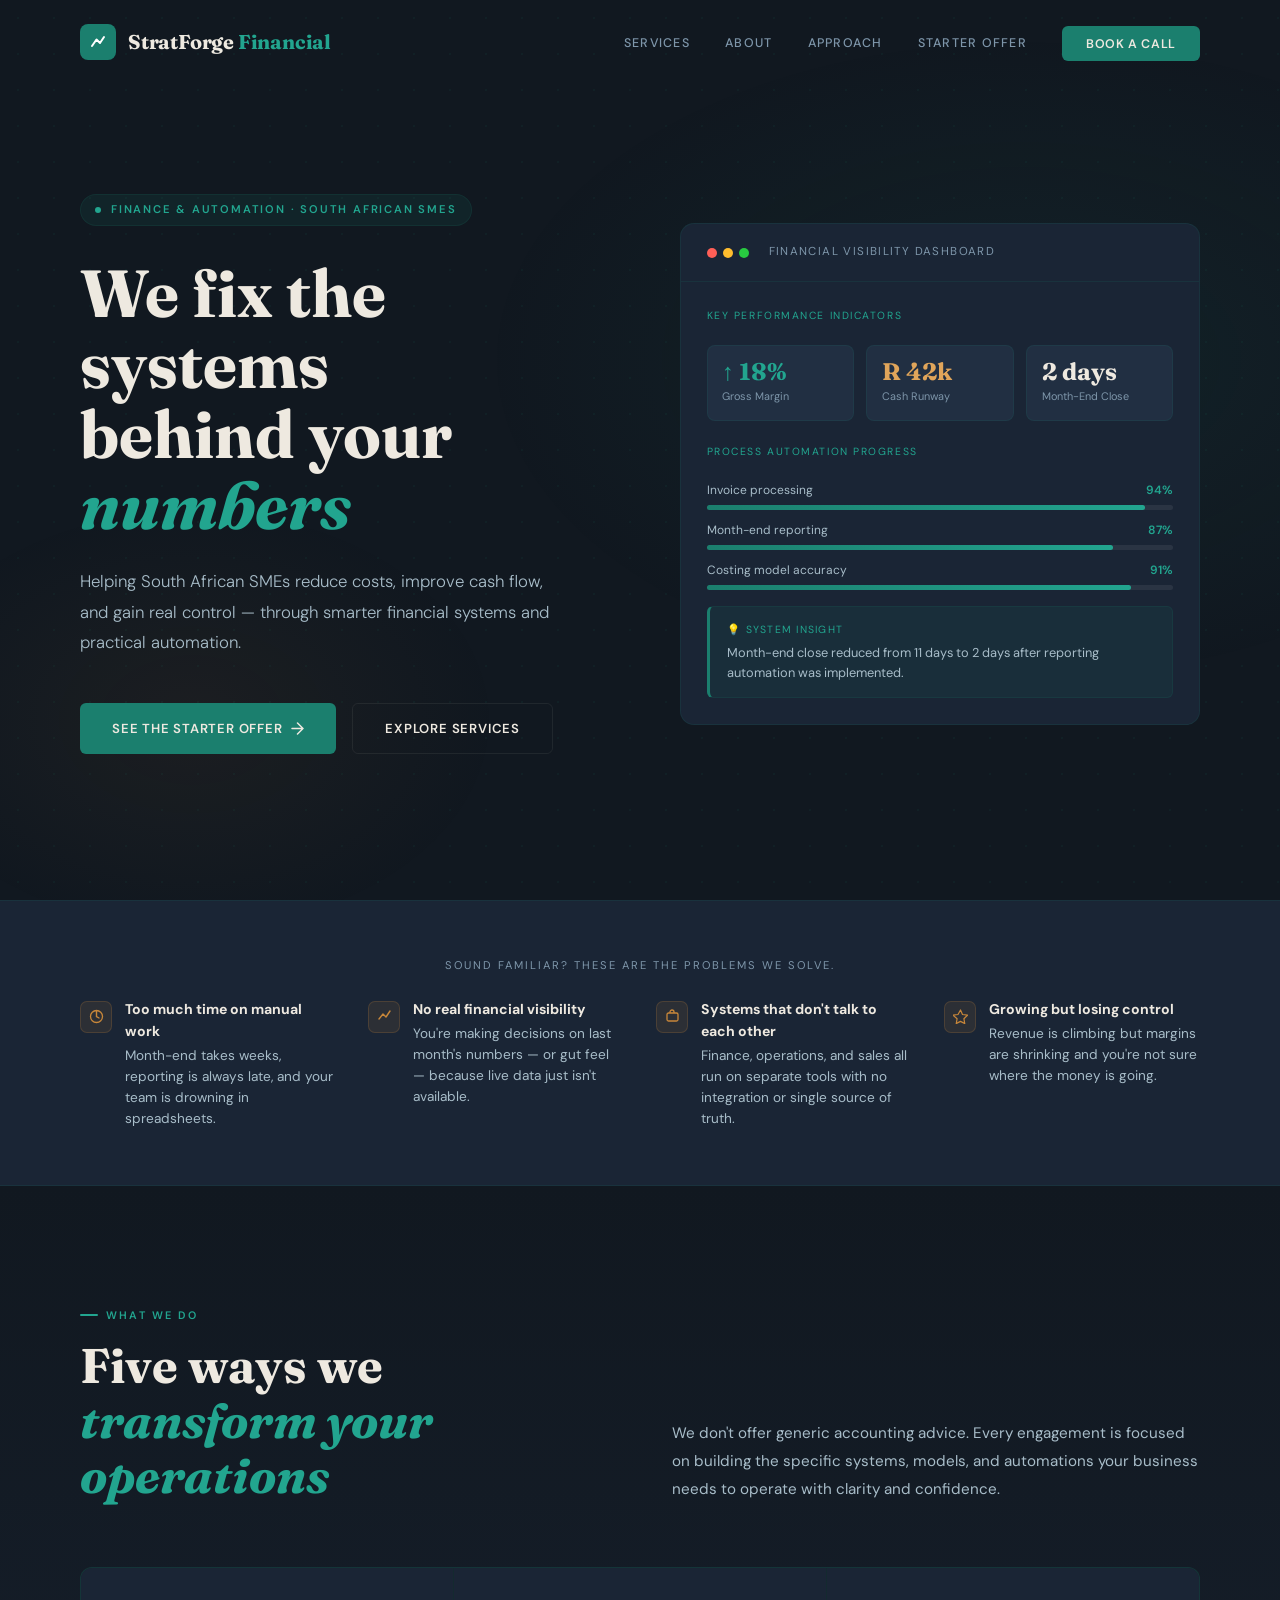
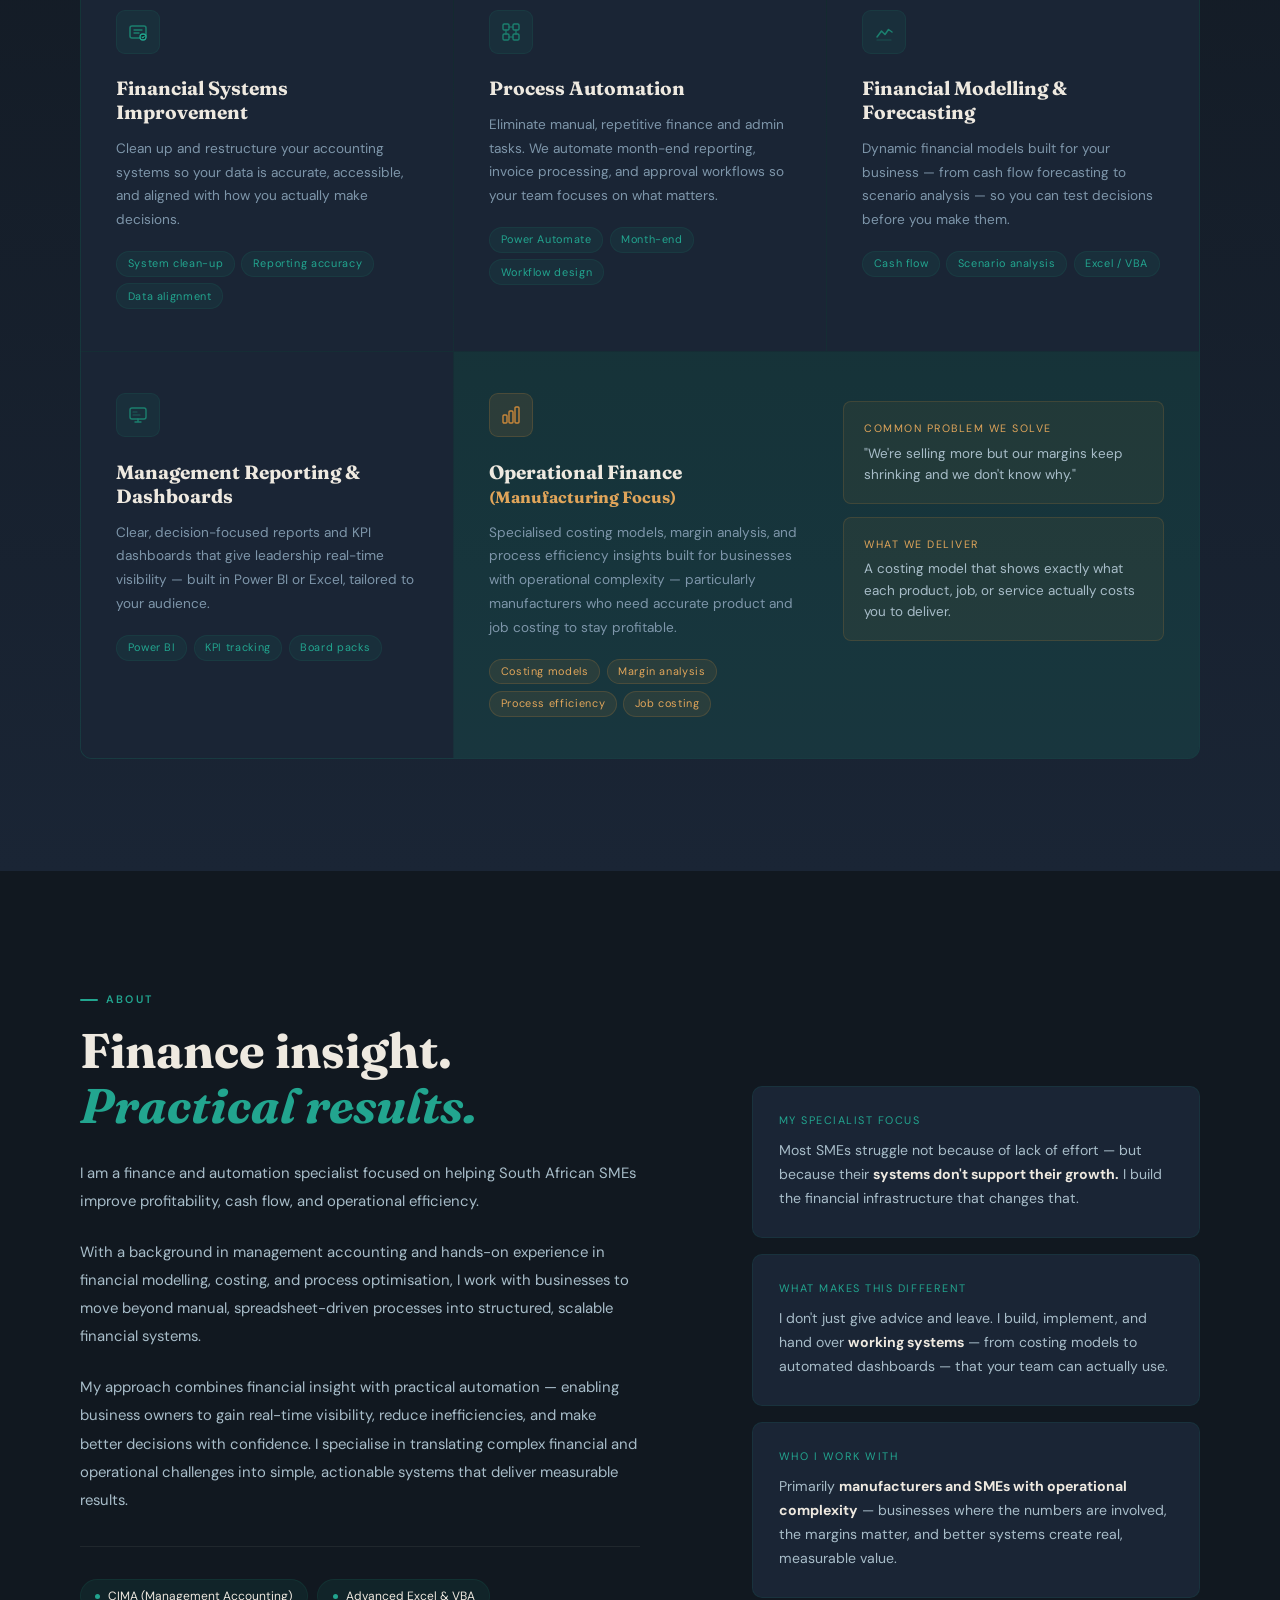
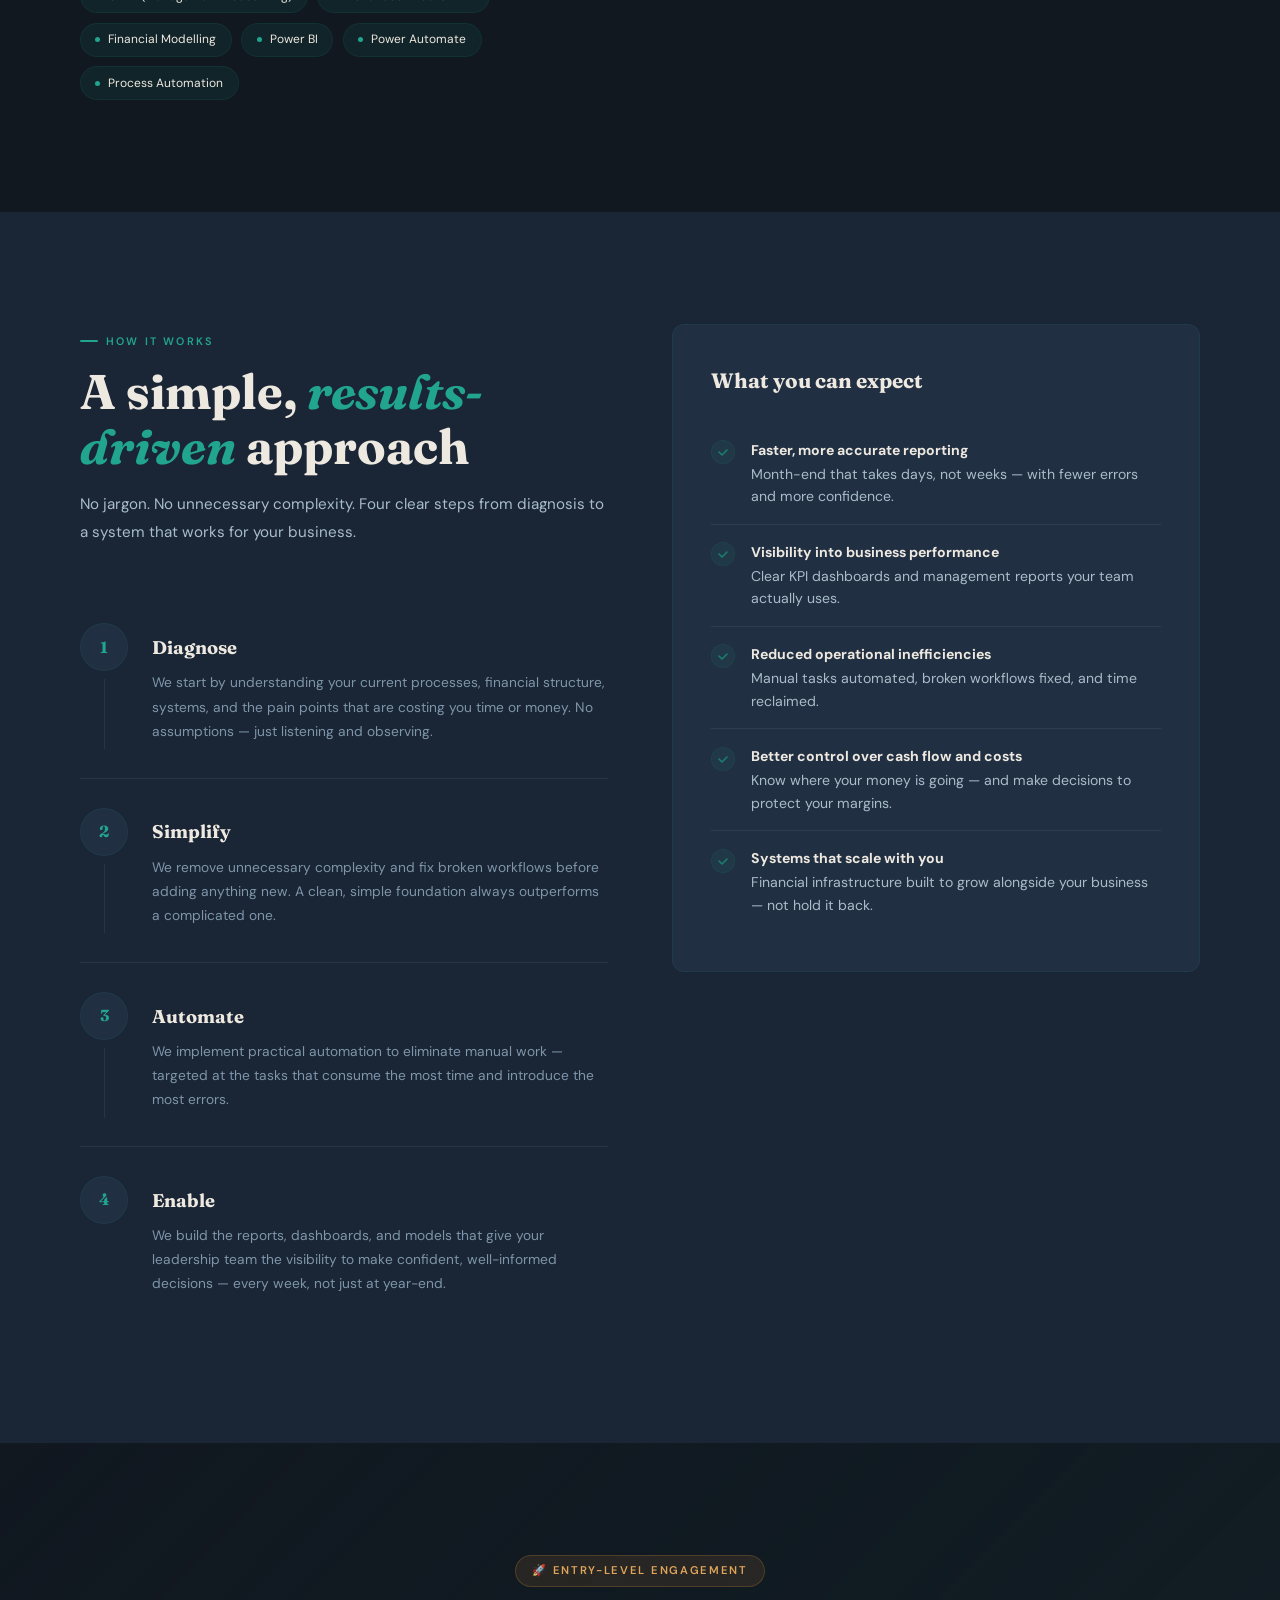
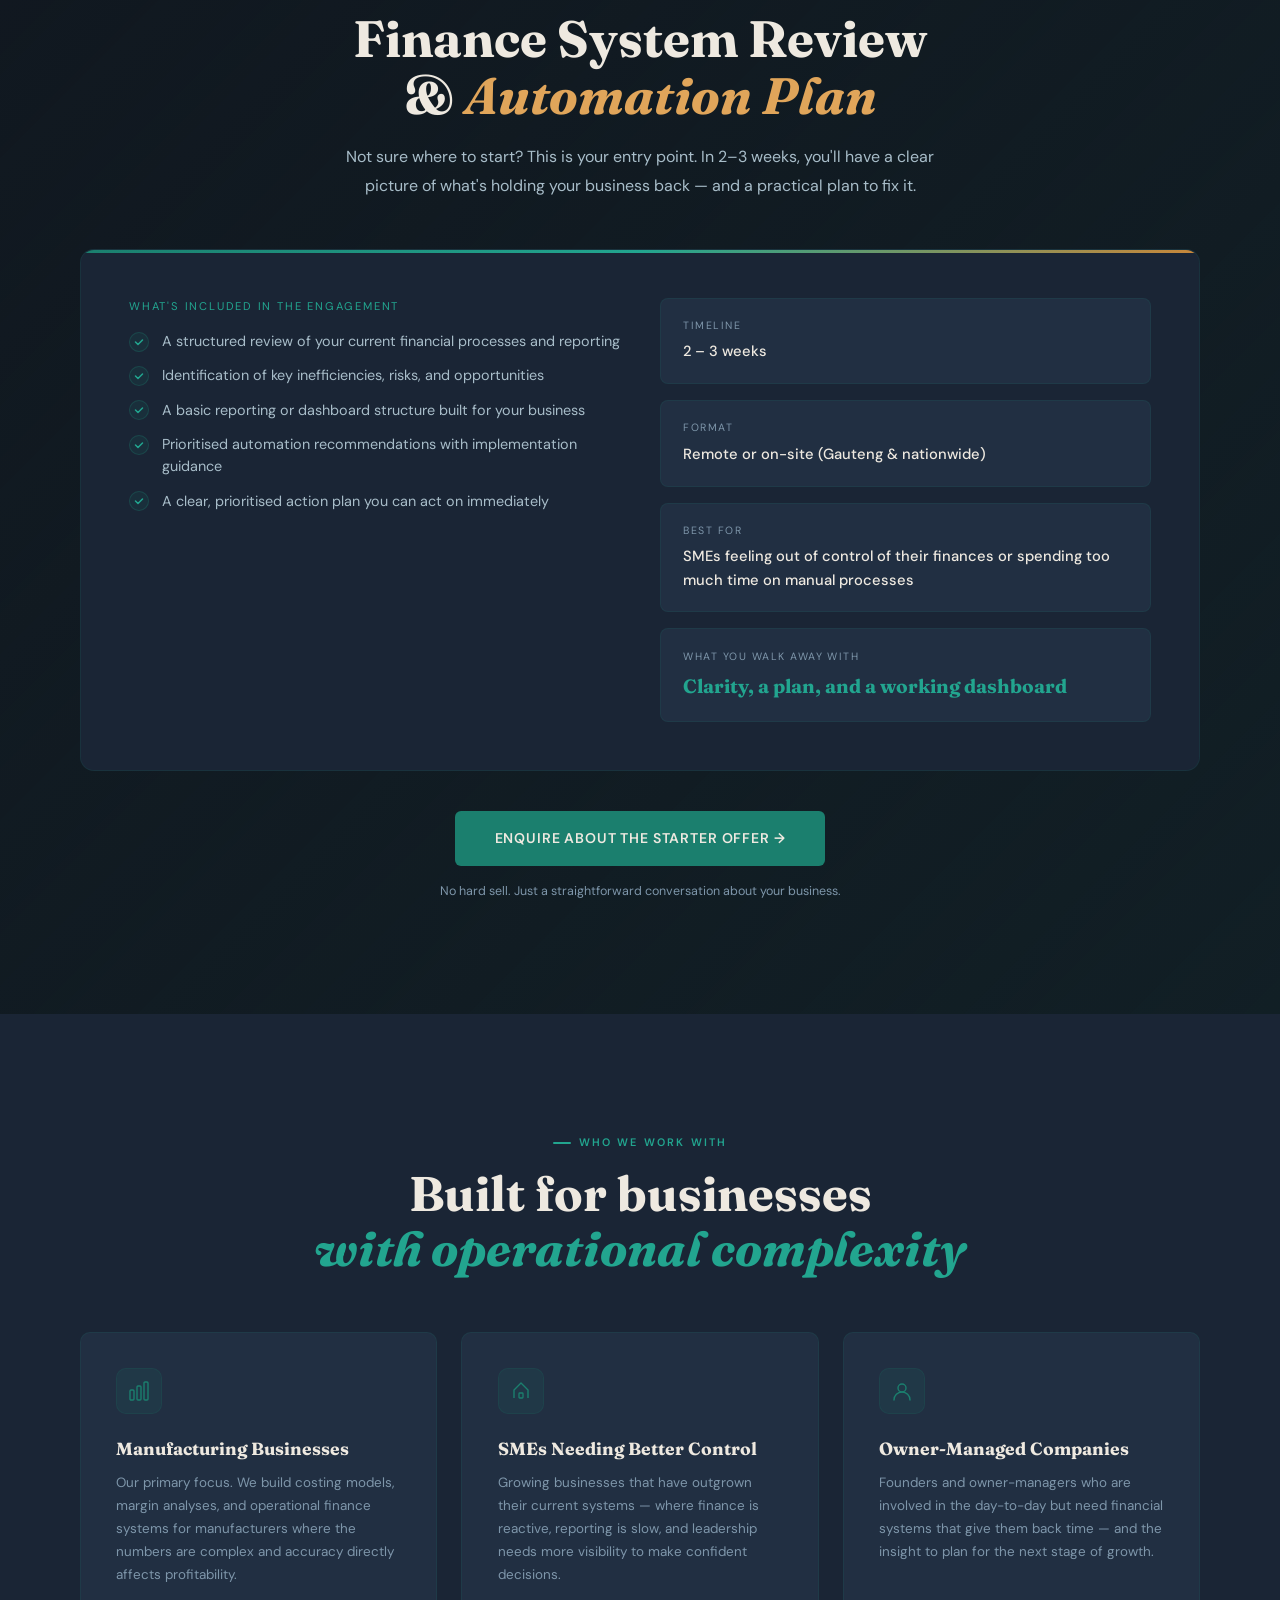
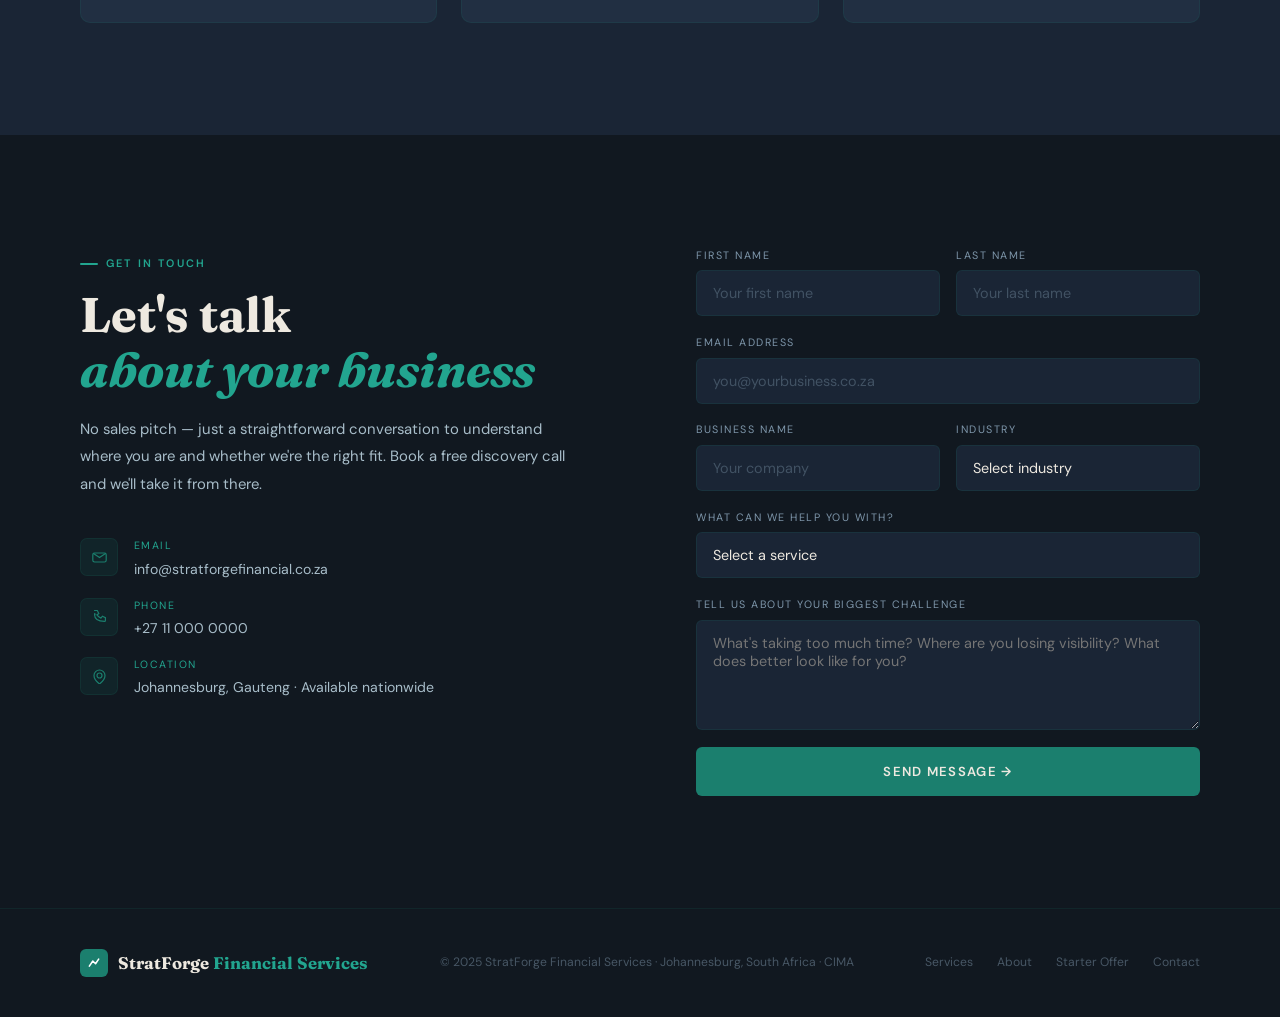
==== index (2).html @ b3d46b0b "Add files via upload StratForge Website" ====
<!DOCTYPE html>
<html lang="en">
<head>
  <meta charset="UTF-8"/>
  <meta name="viewport" content="width=device-width, initial-scale=1.0"/>
  <title>StratForge Financial Services | Finance & Automation for South African SMEs</title>
  <link href="https://fonts.googleapis.com/css2?family=Fraunces:ital,wght@0,300;0,500;0,700;1,300;1,500;1,700&family=DM+Sans:wght@300;400;500;600&display=swap" rel="stylesheet"/>
  <style>
    :root {
      --ink:       #111820;
      --ink2:      #1A2535;
      --ink3:      #212F42;
      --slate:     #2E4057;
      --teal:      #1B7F6E;
      --teal-lt:   #22A58F;
      --teal-dim:  rgba(27,127,110,.12);
      --teal-glow: rgba(27,127,110,.25);
      --amber:     #C8873A;
      --amber-lt:  #E0A55A;
      --ivory:     #EEE9E0;
      --mist:      #7E96AA;
      --mist-lt:   #A8BDC9;
      --line:      rgba(27,127,110,.14);
      --line2:     rgba(238,233,224,.07);
    }

    *, *::before, *::after { box-sizing: border-box; margin: 0; padding: 0; }
    html { scroll-behavior: smooth; }

    body {
      font-family: 'DM Sans', sans-serif;
      background: var(--ink);
      color: var(--ivory);
      overflow-x: hidden;
      line-height: 1.6;
    }

    /* Subtle dot grid */
    body::before {
      content: '';
      position: fixed; inset: 0; z-index: 0; pointer-events: none;
      background-image: radial-gradient(circle, rgba(27,127,110,.08) 1px, transparent 1px);
      background-size: 36px 36px;
    }

    /* ══ NAV ══ */
    nav {
      position: fixed; top: 0; left: 0; right: 0; z-index: 200;
      display: flex; align-items: center; justify-content: space-between;
      padding: 1.5rem 5rem;
      transition: padding .4s, background .4s, border-color .4s;
    }
    nav.scrolled {
      padding: 1rem 5rem;
      background: rgba(17,24,32,.94);
      backdrop-filter: blur(18px);
      border-bottom: 1px solid var(--line);
    }

    .logo {
      display: flex; align-items: center; gap: .75rem;
      text-decoration: none;
    }
    .logo-mark {
      width: 36px; height: 36px; border-radius: 8px;
      background: var(--teal);
      display: flex; align-items: center; justify-content: center;
      flex-shrink: 0;
    }
    .logo-text {
      font-family: 'Fraunces', serif;
      font-size: 1.25rem; font-weight: 700;
      color: var(--ivory); letter-spacing: -.01em;
    }
    .logo-text span { color: var(--teal-lt); }

    .nav-links { display: flex; align-items: center; gap: 2.2rem; list-style: none; }
    .nav-links a {
      font-size: .78rem; font-weight: 500; letter-spacing: .1em;
      text-transform: uppercase; color: var(--mist);
      text-decoration: none; transition: color .25s;
    }
    .nav-links a:hover { color: var(--ivory); }

    .nav-btn {
      padding: .6rem 1.5rem;
      background: var(--teal); color: var(--ivory) !important;
      border-radius: 6px; font-weight: 600 !important;
      transition: background .25s, box-shadow .25s !important;
      letter-spacing: .05em !important;
    }
    .nav-btn:hover { background: var(--teal-lt) !important; box-shadow: 0 4px 20px var(--teal-glow) !important; }

    /* ══ HERO ══ */
    .hero {
      position: relative; z-index: 1;
      min-height: 100vh;
      display: grid; grid-template-columns: 1fr 1fr;
      align-items: center;
      padding: 8rem 5rem 5rem;
      gap: 5rem;
      overflow: hidden;
    }

    /* Warm gradient wash */
    .hero::before {
      content: '';
      position: absolute; inset: 0; pointer-events: none;
      background:
        radial-gradient(ellipse 70% 60% at 80% 40%, rgba(27,127,110,.1) 0%, transparent 60%),
        radial-gradient(ellipse 40% 40% at 15% 80%, rgba(200,135,58,.06) 0%, transparent 60%);
    }

    .hero-left { position: relative; z-index: 2; }

    .hero-kicker {
      display: inline-flex; align-items: center; gap: .6rem;
      padding: .38rem .9rem;
      border: 1px solid var(--line);
      border-radius: 100px;
      background: var(--teal-dim);
      font-size: .7rem; font-weight: 600; letter-spacing: .16em;
      text-transform: uppercase; color: var(--teal-lt);
      margin-bottom: 2rem;
      opacity: 0; animation: riseIn .6s .1s forwards;
    }
    .kicker-dot {
      width: 6px; height: 6px; border-radius: 50%; background: var(--teal-lt);
      animation: pulse-dot 2.4s ease-in-out infinite;
    }
    @keyframes pulse-dot { 0%,100%{opacity:1;transform:scale(1)} 50%{opacity:.4;transform:scale(.7)} }

    .hero-title {
      font-family: 'Fraunces', serif;
      font-size: clamp(2.8rem, 5.2vw, 5rem);
      font-weight: 700; line-height: 1.06;
      color: var(--ivory); margin-bottom: 1.6rem;
      opacity: 0; animation: riseIn .8s .25s forwards;
    }
    .hero-title em { font-style: italic; color: var(--teal-lt); }
    .hero-title .u {
      position: relative; display: inline-block;
    }
    .hero-title .u::after {
      content: '';
      position: absolute; left: 0; bottom: -4px; right: 0; height: 2px;
      background: var(--amber); border-radius: 2px;
    }

    .hero-sub {
      font-size: 1.05rem; font-weight: 300; line-height: 1.82;
      color: var(--mist-lt); max-width: 480px; margin-bottom: 2.8rem;
      opacity: 0; animation: riseIn .8s .4s forwards;
    }

    .hero-ctas {
      display: flex; gap: 1rem; flex-wrap: wrap;
      opacity: 0; animation: riseIn .8s .55s forwards;
    }
    .btn {
      display: inline-flex; align-items: center; gap: .55rem;
      padding: .88rem 2rem; border-radius: 6px;
      font-size: .82rem; font-weight: 600; letter-spacing: .06em;
      text-transform: uppercase; text-decoration: none;
      transition: all .25s;
    }
    .btn-solid { background: var(--teal); color: var(--ivory); }
    .btn-solid:hover { background: var(--teal-lt); transform: translateY(-2px); box-shadow: 0 8px 28px var(--teal-glow); }
    .btn-line { border: 1px solid var(--line2); color: var(--ivory); }
    .btn-line:hover { border-color: rgba(238,233,224,.3); background: rgba(238,233,224,.04); }

    /* Hero right — visual panel */
    .hero-right {
      position: relative; z-index: 2;
      opacity: 0; animation: riseIn 1s .5s forwards;
    }

    .hero-panel {
      background: var(--ink2);
      border: 1px solid var(--line);
      border-radius: 14px;
      overflow: hidden;
    }
    .panel-header {
      padding: 1.2rem 1.6rem;
      border-bottom: 1px solid var(--line);
      display: flex; align-items: center; gap: .8rem;
    }
    .panel-dots { display: flex; gap: .4rem; }
    .panel-dots span {
      width: 10px; height: 10px; border-radius: 50%;
    }
    .panel-dots span:nth-child(1) { background: #FF5F57; }
    .panel-dots span:nth-child(2) { background: #FFBD2E; }
    .panel-dots span:nth-child(3) { background: #28CA41; }
    .panel-title {
      font-size: .72rem; letter-spacing: .12em; text-transform: uppercase;
      color: var(--mist); margin-left: .4rem;
    }

    .panel-body { padding: 1.6rem; display: flex; flex-direction: column; gap: 1rem; }

    .panel-section-label {
      font-size: .65rem; letter-spacing: .15em; text-transform: uppercase;
      color: var(--teal-lt); margin-bottom: .3rem;
    }

    .kpi-row { display: grid; grid-template-columns: 1fr 1fr 1fr; gap: .8rem; }
    .kpi-box {
      padding: .9rem; background: var(--ink3); border-radius: 8px;
      border: 1px solid var(--line);
    }
    .kpi-val {
      font-family: 'Fraunces', serif;
      font-size: 1.5rem; font-weight: 700; color: var(--ivory); line-height: 1;
    }
    .kpi-val.green { color: var(--teal-lt); }
    .kpi-val.amber { color: var(--amber-lt); }
    .kpi-lbl { font-size: .68rem; color: var(--mist); margin-top: .25rem; }

    .progress-list { display: flex; flex-direction: column; gap: .7rem; }
    .prog-item { }
    .prog-meta { display: flex; justify-content: space-between; margin-bottom: .3rem; }
    .prog-name { font-size: .75rem; color: var(--mist-lt); }
    .prog-pct { font-size: .75rem; color: var(--teal-lt); font-weight: 600; }
    .prog-bar { height: 5px; background: rgba(255,255,255,.07); border-radius: 3px; }
    .prog-fill { height: 100%; border-radius: 3px; background: linear-gradient(90deg, var(--teal), var(--teal-lt)); }

    .insight-box {
      padding: .9rem 1.1rem;
      background: rgba(27,127,110,.1);
      border: 1px solid var(--line);
      border-left: 3px solid var(--teal);
      border-radius: 6px;
    }
    .insight-label { font-size: .65rem; letter-spacing: .12em; text-transform: uppercase; color: var(--teal-lt); margin-bottom: .3rem; }
    .insight-text { font-size: .8rem; color: var(--mist-lt); line-height: 1.55; }

    /* ══ PROBLEM STRIP ══ */
    .problem-strip {
      position: relative; z-index: 1;
      padding: 3.5rem 5rem;
      background: var(--ink2);
      border-top: 1px solid var(--line); border-bottom: 1px solid var(--line);
    }
    .problem-label {
      font-size: .7rem; letter-spacing: .18em; text-transform: uppercase;
      color: var(--mist); margin-bottom: 1.5rem; text-align: center;
    }
    .problem-items {
      display: grid; grid-template-columns: repeat(4, 1fr);
      gap: 2rem;
    }
    .problem-item { display: flex; align-items: flex-start; gap: .8rem; }
    .problem-icon {
      width: 32px; height: 32px; border-radius: 7px;
      background: rgba(200,135,58,.1); border: 1px solid rgba(200,135,58,.2);
      display: flex; align-items: center; justify-content: center; flex-shrink: 0;
      margin-top: .1rem;
    }
    .problem-text { font-size: .85rem; color: var(--mist-lt); line-height: 1.55; }
    .problem-text strong { color: var(--ivory); display: block; margin-bottom: .15rem; font-size: .88rem; }

    /* ══ SHARED ══ */
    section { position: relative; z-index: 1; padding: 7rem 5rem; }

    .eyebrow {
      display: inline-flex; align-items: center; gap: .5rem;
      font-size: .68rem; font-weight: 600; letter-spacing: .2em;
      text-transform: uppercase; color: var(--teal-lt); margin-bottom: .9rem;
    }
    .eyebrow::before { content:''; width:18px; height:2px; background:var(--teal-lt); border-radius:2px; display:block; }

    .sec-title {
      font-family: 'Fraunces', serif;
      font-size: clamp(2rem, 3.8vw, 3.2rem);
      font-weight: 700; line-height: 1.13; color: var(--ivory);
    }
    .sec-title em { font-style: italic; color: var(--teal-lt); }

    /* ══ SERVICES ══ */
    #services {
      background: linear-gradient(180deg, var(--ink) 0%, var(--ink2) 100%);
    }
    .services-header {
      display: grid; grid-template-columns: 1fr 1fr;
      gap: 4rem; align-items: end; margin-bottom: 4rem;
    }
    .services-intro { font-size: .95rem; line-height: 1.85; color: var(--mist-lt); padding-top: .5rem; }

    .services-grid {
      display: grid; grid-template-columns: repeat(3, 1fr);
      gap: 1px;
      background: var(--line);
      border: 1px solid var(--line);
      border-radius: 12px; overflow: hidden;
    }

    .svc {
      padding: 2.6rem 2.2rem;
      background: var(--ink2);
      transition: background .3s;
      position: relative;
    }
    .svc::after {
      content: '';
      position: absolute; top: 0; left: 0; right: 0; height: 2px;
      background: linear-gradient(90deg, transparent, var(--teal-lt), transparent);
      opacity: 0; transition: opacity .3s;
    }
    .svc:hover { background: var(--ink3); }
    .svc:hover::after { opacity: 1; }

    .svc-icon {
      width: 44px; height: 44px; border-radius: 9px;
      background: var(--teal-dim);
      border: 1px solid var(--line);
      display: flex; align-items: center; justify-content: center;
      margin-bottom: 1.4rem;
    }
    .svc-title {
      font-family: 'Fraunces', serif;
      font-size: 1.2rem; font-weight: 700; color: var(--ivory);
      margin-bottom: .8rem; line-height: 1.25;
    }
    .svc-desc { font-size: .85rem; line-height: 1.75; color: var(--mist); margin-bottom: 1.2rem; }
    .svc-tags { display: flex; flex-wrap: wrap; gap: .4rem; }
    .svc-tag {
      padding: .2rem .65rem;
      background: var(--teal-dim); border: 1px solid var(--line);
      border-radius: 100px; font-size: .68rem; color: var(--teal-lt);
      letter-spacing: .06em;
    }

    /* Manufacturing highlight */
    .svc.highlight {
      background: rgba(27,127,110,.07);
    }
    .svc.highlight .svc-icon { background: rgba(200,135,58,.12); border-color: rgba(200,135,58,.2); }
    .svc.highlight .svc-tag { background: rgba(200,135,58,.1); border-color: rgba(200,135,58,.2); color: var(--amber-lt); }

    /* ══ ABOUT ══ */
    #about {
      display: grid; grid-template-columns: 5fr 4fr;
      gap: 7rem; align-items: center;
    }

    .about-headline {
      font-family: 'Fraunces', serif;
      font-size: clamp(2rem, 3.8vw, 3.2rem);
      font-weight: 700; line-height: 1.13; color: var(--ivory);
      margin-bottom: 1.6rem;
    }
    .about-headline em { font-style: italic; color: var(--teal-lt); }

    .about-body {
      font-size: .93rem; line-height: 1.9; color: var(--mist-lt);
      margin-bottom: 1.4rem;
    }

    .cred-strip {
      display: flex; flex-wrap: wrap; gap: .6rem;
      margin-top: 2rem; padding-top: 2rem;
      border-top: 1px solid var(--line2);
    }
    .cred-pill {
      display: flex; align-items: center; gap: .5rem;
      padding: .4rem .9rem;
      background: var(--teal-dim); border: 1px solid var(--line);
      border-radius: 100px;
      font-size: .75rem; color: var(--ivory);
    }
    .cred-pill::before { content:''; width:5px; height:5px; border-radius:50%; background:var(--teal-lt); flex-shrink:0; }

    .about-visual {
      display: flex; flex-direction: column; gap: 1rem;
    }
    .about-card {
      padding: 1.6rem;
      background: var(--ink2); border: 1px solid var(--line);
      border-radius: 10px;
      transition: border-color .3s;
    }
    .about-card:hover { border-color: rgba(27,127,110,.35); }
    .about-card-label { font-size: .68rem; letter-spacing: .14em; text-transform: uppercase; color: var(--teal-lt); margin-bottom: .6rem; }
    .about-card-body { font-size: .88rem; line-height: 1.7; color: var(--mist-lt); }
    .about-card-body strong { color: var(--ivory); }

    /* ══ APPROACH ══ */
    #approach { background: var(--ink2); }
    .approach-grid {
      display: grid; grid-template-columns: 1fr 1fr;
      gap: 4rem; align-items: start; margin-top: 0;
    }
    .approach-header { margin-bottom: 3rem; }
    .approach-intro { font-size: .95rem; line-height: 1.85; color: var(--mist-lt); margin-top: 1rem; }

    .steps { display: flex; flex-direction: column; gap: 0; }
    .step {
      display: grid; grid-template-columns: 48px 1fr;
      gap: 1.5rem; padding: 1.8rem 0;
      border-bottom: 1px solid var(--line2);
      position: relative;
    }
    .step:last-child { border-bottom: none; }
    .step-num-wrap { display: flex; flex-direction: column; align-items: center; gap: 0; }
    .step-num {
      width: 48px; height: 48px; border-radius: 50%;
      border: 1px solid var(--line);
      background: var(--ink3);
      display: flex; align-items: center; justify-content: center;
      font-family: 'Fraunces', serif; font-size: 1rem; font-weight: 700;
      color: var(--teal-lt);
      flex-shrink: 0;
      transition: background .3s, border-color .3s;
    }
    .step:hover .step-num { background: var(--teal-dim); border-color: var(--teal); }
    .step-line {
      flex: 1; width: 1px; background: var(--line2);
      margin-top: 8px;
    }
    .step:last-child .step-line { display: none; }
    .step-content { padding-top: .6rem; padding-bottom: .4rem; }
    .step-title {
      font-family: 'Fraunces', serif;
      font-size: 1.15rem; font-weight: 700; color: var(--ivory);
      margin-bottom: .5rem;
    }
    .step-desc { font-size: .86rem; line-height: 1.75; color: var(--mist); }

    /* Results panel */
    .results-panel {
      background: var(--ink3); border: 1px solid var(--line);
      border-radius: 12px; padding: 2.4rem;
      position: sticky; top: 7rem;
    }
    .results-title {
      font-family: 'Fraunces', serif;
      font-size: 1.3rem; font-weight: 700; color: var(--ivory);
      margin-bottom: 1.6rem;
    }
    .result-item {
      display: flex; align-items: flex-start; gap: 1rem;
      padding: 1rem 0; border-bottom: 1px solid var(--line2);
    }
    .result-item:last-child { border-bottom: none; }
    .result-check {
      width: 24px; height: 24px; border-radius: 50%;
      background: var(--teal-dim); border: 1px solid var(--line);
      display: flex; align-items: center; justify-content: center;
      flex-shrink: 0; margin-top: .1rem;
    }
    .result-text { font-size: .88rem; line-height: 1.6; color: var(--mist-lt); }
    .result-text strong { color: var(--ivory); display: block; margin-bottom: .1rem; }

    /* ══ STARTER OFFER ══ */
    #starter {
      background: linear-gradient(135deg, var(--ink) 0%, rgba(27,127,110,.07) 100%);
    }
    .starter-wrap {
      max-width: 860px; margin: 0 auto; text-align: center;
    }
    .starter-badge {
      display: inline-flex; align-items: center; gap: .5rem;
      padding: .4rem 1rem;
      background: rgba(200,135,58,.12); border: 1px solid rgba(200,135,58,.25);
      border-radius: 100px;
      font-size: .7rem; font-weight: 600; letter-spacing: .15em;
      text-transform: uppercase; color: var(--amber-lt);
      margin-bottom: 1.5rem;
    }
    .starter-title {
      font-family: 'Fraunces', serif;
      font-size: clamp(2rem, 4vw, 3.4rem);
      font-weight: 700; line-height: 1.1; color: var(--ivory);
      margin-bottom: 1.2rem;
    }
    .starter-title em { font-style: italic; color: var(--amber-lt); }
    .starter-sub {
      font-size: 1rem; line-height: 1.8; color: var(--mist-lt);
      max-width: 600px; margin: 0 auto 3rem;
    }

    .starter-card {
      background: var(--ink2); border: 1px solid var(--line);
      border-radius: 14px; padding: 3rem;
      text-align: left; margin-bottom: 2.5rem;
      position: relative; overflow: hidden;
    }
    .starter-card::before {
      content: '';
      position: absolute; top: 0; left: 0; right: 0; height: 3px;
      background: linear-gradient(90deg, var(--teal), var(--teal-lt), var(--amber));
    }

    .starter-card-grid {
      display: grid; grid-template-columns: 1fr 1fr;
      gap: 2.5rem; align-items: start;
    }
    .starter-card-label {
      font-size: .7rem; letter-spacing: .16em; text-transform: uppercase;
      color: var(--teal-lt); margin-bottom: .9rem;
    }
    .starter-deliverables { list-style: none; display: flex; flex-direction: column; gap: .75rem; }
    .starter-deliverables li {
      display: flex; align-items: flex-start; gap: .8rem;
      font-size: .9rem; line-height: 1.55; color: var(--mist-lt);
    }
    .dl-check {
      width: 20px; height: 20px; border-radius: 50%;
      background: var(--teal-dim); border: 1px solid rgba(27,127,110,.3);
      display: flex; align-items: center; justify-content: center;
      flex-shrink: 0; margin-top: .1rem;
    }

    .starter-meta { display: flex; flex-direction: column; gap: 1rem; }
    .meta-box {
      padding: 1.2rem 1.4rem;
      background: var(--ink3); border: 1px solid var(--line);
      border-radius: 8px;
    }
    .meta-box-label { font-size: .66rem; letter-spacing: .14em; text-transform: uppercase; color: var(--mist); margin-bottom: .35rem; }
    .meta-box-val { font-size: .92rem; color: var(--ivory); font-weight: 500; }
    .meta-box-val.highlight-val { color: var(--teal-lt); font-family: 'Fraunces', serif; font-size: 1.2rem; font-weight: 700; }

    .starter-cta-wrap { text-align: center; }

    /* ══ INDUSTRIES ══ */
    #industries { background: var(--ink2); }
    .industries-grid {
      display: grid; grid-template-columns: repeat(3, 1fr);
      gap: 1.5rem; margin-top: 3.5rem;
    }
    .ind-card {
      padding: 2.2rem;
      background: var(--ink3); border: 1px solid var(--line);
      border-radius: 10px;
      transition: border-color .3s, transform .3s;
    }
    .ind-card:hover { border-color: rgba(27,127,110,.35); transform: translateY(-3px); }
    .ind-icon {
      width: 46px; height: 46px; border-radius: 10px;
      background: var(--teal-dim); border: 1px solid var(--line);
      display: flex; align-items: center; justify-content: center;
      margin-bottom: 1.3rem;
    }
    .ind-title {
      font-family: 'Fraunces', serif;
      font-size: 1.1rem; font-weight: 700; color: var(--ivory); margin-bottom: .6rem;
    }
    .ind-desc { font-size: .84rem; line-height: 1.7; color: var(--mist); }

    /* ══ CONTACT ══ */
    #contact {
      display: grid; grid-template-columns: 1fr 1fr;
      gap: 7rem; align-items: start;
    }
    .contact-tagline {
      font-size: .93rem; line-height: 1.85; color: var(--mist-lt); margin: 1.2rem 0 2.5rem;
    }
    .c-details { display: flex; flex-direction: column; gap: 1.1rem; }
    .c-item { display: flex; align-items: flex-start; gap: 1rem; }
    .c-ico {
      width: 38px; height: 38px; border-radius: 7px;
      border: 1px solid var(--line); background: var(--teal-dim);
      display: flex; align-items: center; justify-content: center; flex-shrink: 0;
    }
    .c-lbl { font-size: .66rem; letter-spacing: .14em; text-transform: uppercase; color: var(--teal-lt); margin-bottom: .15rem; }
    .c-val { font-size: .88rem; color: var(--mist-lt); }

    /* Form */
    .c-form { display: flex; flex-direction: column; gap: 1.1rem; }
    .form-row { display: grid; grid-template-columns: 1fr 1fr; gap: 1rem; }
    .form-group { display: flex; flex-direction: column; gap: .4rem; }
    .form-label { font-size: .67rem; letter-spacing: .14em; text-transform: uppercase; color: var(--mist); }
    .form-input, .form-select, .form-textarea {
      width: 100%; padding: .82rem 1rem;
      background: var(--ink2); border: 1px solid var(--line);
      border-radius: 6px; color: var(--ivory);
      font-family: 'DM Sans', sans-serif; font-size: .9rem;
      outline: none; transition: border-color .25s, background .25s;
    }
    .form-input::placeholder { color: rgba(126,150,170,.4); }
    .form-input:focus, .form-select:focus, .form-textarea:focus {
      border-color: var(--teal); background: rgba(27,127,110,.06);
    }
    .form-select { appearance: none; cursor: pointer; }
    .form-select option { background: var(--ink2); }
    .form-textarea { resize: vertical; min-height: 110px; }
    .form-submit {
      width: 100%; padding: 1rem;
      background: var(--teal); color: var(--ivory);
      font-family: 'DM Sans', sans-serif;
      font-size: .82rem; font-weight: 600; letter-spacing: .1em; text-transform: uppercase;
      border: none; border-radius: 6px; cursor: pointer;
      transition: background .25s, transform .2s, box-shadow .25s;
    }
    .form-submit:hover { background: var(--teal-lt); transform: translateY(-1px); box-shadow: 0 8px 24px var(--teal-glow); }

    /* ══ FOOTER ══ */
    footer {
      position: relative; z-index: 1;
      padding: 2.5rem 5rem;
      border-top: 1px solid var(--line);
      display: flex; align-items: center; justify-content: space-between; flex-wrap: wrap; gap: 1rem;
    }
    .footer-logo { display: flex; align-items: center; gap: .65rem; }
    .footer-logo-mark { width: 28px; height: 28px; border-radius: 6px; background: var(--teal); display: flex; align-items: center; justify-content: center; }
    .footer-logo-text { font-family: 'Fraunces', serif; font-size: 1.05rem; font-weight: 700; color: var(--ivory); }
    .footer-logo-text span { color: var(--teal-lt); }
    .footer-copy { font-size: .76rem; color: rgba(126,150,170,.5); }
    .footer-links { display: flex; gap: 1.5rem; }
    .footer-links a { font-size: .76rem; color: rgba(126,150,170,.5); text-decoration: none; transition: color .25s; }
    .footer-links a:hover { color: var(--teal-lt); }

    /* ══ ANIMATIONS ══ */
    @keyframes riseIn { from{opacity:0;transform:translateY(20px)} to{opacity:1;transform:translateY(0)} }
    .reveal { opacity:0; transform:translateY(24px); transition:opacity .7s, transform .7s; }
    .reveal.visible { opacity:1; transform:none; }
    .rd1{transition-delay:.1s} .rd2{transition-delay:.2s} .rd3{transition-delay:.3s} .rd4{transition-delay:.4s}

    /* ══ RESPONSIVE ══ */
    @media(max-width:1100px){
      nav{padding:1.2rem 2.5rem;} nav.scrolled{padding:.9rem 2.5rem;}
      .hero{grid-template-columns:1fr;padding:9rem 2.5rem 5rem;gap:3rem;}
      section{padding:5rem 2.5rem;}
      .problem-strip{padding:3rem 2.5rem;}
      .services-header,#about,#contact{grid-template-columns:1fr;gap:3rem;}
      .services-grid{grid-template-columns:1fr 1fr;}
      .approach-grid{grid-template-columns:1fr;gap:3rem;}
      .results-panel{position:static;}
      .industries-grid{grid-template-columns:1fr 1fr;}
      .starter-card-grid{grid-template-columns:1fr;}
      .problem-items{grid-template-columns:1fr 1fr;}
      footer{padding:2rem 2.5rem;}
    }
    @media(max-width:640px){
      nav{padding:1rem 1.2rem;} .nav-links{display:none;}
      .hero{padding:8rem 1.5rem 4rem;}
      section{padding:4rem 1.5rem;}
      .problem-strip{padding:2.5rem 1.5rem;}
      .services-grid,.industries-grid{grid-template-columns:1fr;}
      .problem-items{grid-template-columns:1fr;}
      .form-row{grid-template-columns:1fr;}
      .starter-card{padding:2rem;}
      footer{flex-direction:column;padding:2rem 1.5rem;text-align:center;}
    }
  </style>
</head>
<body>

<!-- ══ NAV ══ -->
<nav id="nav">
  <a href="#" class="logo">
    <div class="logo-mark">
      <svg width="18" height="18" viewBox="0 0 18 18" fill="none">
        <path d="M3 13L7.5 6.5l3.5 3.5L15 4" stroke="white" stroke-width="2" stroke-linecap="round" stroke-linejoin="round"/>
      </svg>
    </div>
    <span class="logo-text">StratForge<span> Financial</span></span>
  </a>
  <ul class="nav-links">
    <li><a href="#services">Services</a></li>
    <li><a href="#about">About</a></li>
    <li><a href="#approach">Approach</a></li>
    <li><a href="#starter">Starter Offer</a></li>
    <li><a href="#contact" class="nav-btn">Book a Call</a></li>
  </ul>
</nav>

<!-- ══ HERO ══ -->
<section class="hero">
  <div class="hero-left">
    <div class="hero-kicker">
      <div class="kicker-dot"></div>
      Finance &amp; Automation · South African SMEs
    </div>
    <h1 class="hero-title">
      We fix the systems<br>behind your <em>numbers</em>
    </h1>
    <p class="hero-sub">
      Helping South African SMEs reduce costs, improve cash flow, and gain real control — through smarter financial systems and practical automation.
    </p>
    <div class="hero-ctas">
      <a href="#starter" class="btn btn-solid">
        See the Starter Offer
        <svg width="13" height="13" viewBox="0 0 13 13" fill="none"><path d="M1 6.5h11M6.5 1l5.5 5.5-5.5 5.5" stroke="currentColor" stroke-width="1.5" stroke-linecap="round" stroke-linejoin="round"/></svg>
      </a>
      <a href="#services" class="btn btn-line">Explore Services</a>
    </div>
  </div>

  <div class="hero-right">
    <div class="hero-panel">
      <div class="panel-header">
        <div class="panel-dots"><span></span><span></span><span></span></div>
        <span class="panel-title">Financial Visibility Dashboard</span>
      </div>
      <div class="panel-body">
        <div class="panel-section-label">Key Performance Indicators</div>
        <div class="kpi-row">
          <div class="kpi-box">
            <div class="kpi-val green">↑ 18%</div>
            <div class="kpi-lbl">Gross Margin</div>
          </div>
          <div class="kpi-box">
            <div class="kpi-val amber">R 42k</div>
            <div class="kpi-lbl">Cash Runway</div>
          </div>
          <div class="kpi-box">
            <div class="kpi-val">2 days</div>
            <div class="kpi-lbl">Month-End Close</div>
          </div>
        </div>
        <div class="panel-section-label" style="margin-top:.4rem;">Process Automation Progress</div>
        <div class="progress-list">
          <div class="prog-item">
            <div class="prog-meta"><span class="prog-name">Invoice processing</span><span class="prog-pct">94%</span></div>
            <div class="prog-bar"><div class="prog-fill" style="width:94%"></div></div>
          </div>
          <div class="prog-item">
            <div class="prog-meta"><span class="prog-name">Month-end reporting</span><span class="prog-pct">87%</span></div>
            <div class="prog-bar"><div class="prog-fill" style="width:87%"></div></div>
          </div>
          <div class="prog-item">
            <div class="prog-meta"><span class="prog-name">Costing model accuracy</span><span class="prog-pct">91%</span></div>
            <div class="prog-bar"><div class="prog-fill" style="width:91%"></div></div>
          </div>
        </div>
        <div class="insight-box">
          <div class="insight-label">💡 System Insight</div>
          <div class="insight-text">Month-end close reduced from 11 days to 2 days after reporting automation was implemented.</div>
        </div>
      </div>
    </div>
  </div>
</section>

<!-- ══ PROBLEM STRIP ══ -->
<div class="problem-strip">
  <div class="problem-label">Sound familiar? These are the problems we solve.</div>
  <div class="problem-items">
    <div class="problem-item">
      <div class="problem-icon">
        <svg width="15" height="15" viewBox="0 0 15 15" fill="none"><path d="M7.5 2v5.5L10 9" stroke="#C8873A" stroke-width="1.4" stroke-linecap="round"/><circle cx="7.5" cy="7.5" r="6" stroke="#C8873A" stroke-width="1.3"/></svg>
      </div>
      <div class="problem-text"><strong>Too much time on manual work</strong>Month-end takes weeks, reporting is always late, and your team is drowning in spreadsheets.</div>
    </div>
    <div class="problem-item">
      <div class="problem-icon">
        <svg width="15" height="15" viewBox="0 0 15 15" fill="none"><path d="M2 10l4-5 3 3 4-6" stroke="#C8873A" stroke-width="1.4" stroke-linecap="round" stroke-linejoin="round"/></svg>
      </div>
      <div class="problem-text"><strong>No real financial visibility</strong>You're making decisions on last month's numbers — or gut feel — because live data just isn't available.</div>
    </div>
    <div class="problem-item">
      <div class="problem-icon">
        <svg width="15" height="15" viewBox="0 0 15 15" fill="none"><rect x="2" y="4" width="11" height="8" rx="1.5" stroke="#C8873A" stroke-width="1.3"/><path d="M5 4V3a2 2 0 014 0v1" stroke="#C8873A" stroke-width="1.3"/></svg>
      </div>
      <div class="problem-text"><strong>Systems that don't talk to each other</strong>Finance, operations, and sales all run on separate tools with no integration or single source of truth.</div>
    </div>
    <div class="problem-item">
      <div class="problem-icon">
        <svg width="15" height="15" viewBox="0 0 15 15" fill="none"><path d="M7.5 1L9.5 5.5l5 .7-3.6 3.5.85 4.9L7.5 12.4l-4.25 2.2.85-4.9L0 6.2l5-.7L7.5 1z" stroke="#C8873A" stroke-width="1.2" stroke-linejoin="round"/></svg>
      </div>
      <div class="problem-text"><strong>Growing but losing control</strong>Revenue is climbing but margins are shrinking and you're not sure where the money is going.</div>
    </div>
  </div>
</div>

<!-- ══ SERVICES ══ -->
<section id="services">
  <div class="services-header reveal">
    <div>
      <div class="eyebrow">What We Do</div>
      <h2 class="sec-title">Five ways we<br><em>transform your operations</em></h2>
    </div>
    <p class="services-intro">We don't offer generic accounting advice. Every engagement is focused on building the specific systems, models, and automations your business needs to operate with clarity and confidence.</p>
  </div>

  <div class="services-grid">
    <div class="svc reveal">
      <div class="svc-icon">
        <svg width="20" height="20" viewBox="0 0 20 20" fill="none"><rect x="2" y="4" width="16" height="12" rx="2" stroke="#1B7F6E" stroke-width="1.5"/><path d="M6 8h8M6 11h5" stroke="#1B7F6E" stroke-width="1.3" stroke-linecap="round"/><circle cx="15" cy="15" r="3" fill="#111820" stroke="#22A58F" stroke-width="1.3"/><path d="M14 15l.8.8 1.4-1.4" stroke="#22A58F" stroke-width="1.2" stroke-linecap="round" stroke-linejoin="round"/></svg>
      </div>
      <div class="svc-title">Financial Systems Improvement</div>
      <p class="svc-desc">Clean up and restructure your accounting systems so your data is accurate, accessible, and aligned with how you actually make decisions.</p>
      <div class="svc-tags">
        <span class="svc-tag">System clean-up</span>
        <span class="svc-tag">Reporting accuracy</span>
        <span class="svc-tag">Data alignment</span>
      </div>
    </div>

    <div class="svc reveal rd1">
      <div class="svc-icon">
        <svg width="20" height="20" viewBox="0 0 20 20" fill="none"><rect x="2" y="2" width="6" height="6" rx="1.2" stroke="#1B7F6E" stroke-width="1.4"/><rect x="12" y="2" width="6" height="6" rx="1.2" stroke="#1B7F6E" stroke-width="1.4"/><rect x="2" y="12" width="6" height="6" rx="1.2" stroke="#1B7F6E" stroke-width="1.4"/><rect x="12" y="12" width="6" height="6" rx="1.2" stroke="#1B7F6E" stroke-width="1.4"/><path d="M8 5h4M5 8v4M15 8v4M8 15h4" stroke="#1B7F6E" stroke-width="1.2" stroke-linecap="round"/></svg>
      </div>
      <div class="svc-title">Process Automation</div>
      <p class="svc-desc">Eliminate manual, repetitive finance and admin tasks. We automate month-end reporting, invoice processing, and approval workflows so your team focuses on what matters.</p>
      <div class="svc-tags">
        <span class="svc-tag">Power Automate</span>
        <span class="svc-tag">Month-end</span>
        <span class="svc-tag">Workflow design</span>
      </div>
    </div>

    <div class="svc reveal rd2">
      <div class="svc-icon">
        <svg width="20" height="20" viewBox="0 0 20 20" fill="none"><path d="M3 15l4.5-6 3.5 3.5 3.5-5L18 10" stroke="#1B7F6E" stroke-width="1.5" stroke-linecap="round" stroke-linejoin="round"/><path d="M3 18h14" stroke="#1B7F6E" stroke-width="1.2" stroke-linecap="round" opacity=".4"/></svg>
      </div>
      <div class="svc-title">Financial Modelling &amp; Forecasting</div>
      <p class="svc-desc">Dynamic financial models built for your business — from cash flow forecasting to scenario analysis — so you can test decisions before you make them.</p>
      <div class="svc-tags">
        <span class="svc-tag">Cash flow</span>
        <span class="svc-tag">Scenario analysis</span>
        <span class="svc-tag">Excel / VBA</span>
      </div>
    </div>

    <div class="svc reveal">
      <div class="svc-icon">
        <svg width="20" height="20" viewBox="0 0 20 20" fill="none"><rect x="2" y="3" width="16" height="11" rx="2" stroke="#1B7F6E" stroke-width="1.4"/><path d="M7 17h6M10 14v3" stroke="#1B7F6E" stroke-width="1.4" stroke-linecap="round"/><path d="M5 7h4M5 10h7" stroke="#1B7F6E" stroke-width="1.2" stroke-linecap="round" opacity=".6"/></svg>
      </div>
      <div class="svc-title">Management Reporting &amp; Dashboards</div>
      <p class="svc-desc">Clear, decision-focused reports and KPI dashboards that give leadership real-time visibility — built in Power BI or Excel, tailored to your audience.</p>
      <div class="svc-tags">
        <span class="svc-tag">Power BI</span>
        <span class="svc-tag">KPI tracking</span>
        <span class="svc-tag">Board packs</span>
      </div>
    </div>

    <div class="svc highlight reveal rd1" style="grid-column: span 2;">
      <div style="display:grid;grid-template-columns:1fr 1fr;gap:2rem;align-items:start;">
        <div>
          <div class="svc-icon">
            <svg width="20" height="20" viewBox="0 0 20 20" fill="none"><rect x="2" y="10" width="4" height="8" rx="1" stroke="#C8873A" stroke-width="1.4"/><rect x="8" y="6" width="4" height="12" rx="1" stroke="#C8873A" stroke-width="1.4"/><rect x="14" y="2" width="4" height="16" rx="1" stroke="#C8873A" stroke-width="1.4"/></svg>
          </div>
          <div class="svc-title">Operational Finance <span style="color:var(--amber-lt);font-size:.85em;">(Manufacturing Focus)</span></div>
          <p class="svc-desc">Specialised costing models, margin analysis, and process efficiency insights built for businesses with operational complexity — particularly manufacturers who need accurate product and job costing to stay profitable.</p>
          <div class="svc-tags">
            <span class="svc-tag">Costing models</span>
            <span class="svc-tag">Margin analysis</span>
            <span class="svc-tag">Process efficiency</span>
            <span class="svc-tag">Job costing</span>
          </div>
        </div>
        <div style="display:flex;flex-direction:column;gap:.8rem;padding-top:.5rem;">
          <div style="padding:1.1rem 1.3rem;background:rgba(200,135,58,.07);border:1px solid rgba(200,135,58,.18);border-radius:8px;">
            <div style="font-size:.67rem;letter-spacing:.14em;text-transform:uppercase;color:var(--amber-lt);margin-bottom:.35rem;">Common Problem We Solve</div>
            <div style="font-size:.84rem;color:var(--mist-lt);line-height:1.6;">"We're selling more but our margins keep shrinking and we don't know why."</div>
          </div>
          <div style="padding:1.1rem 1.3rem;background:rgba(200,135,58,.07);border:1px solid rgba(200,135,58,.18);border-radius:8px;">
            <div style="font-size:.67rem;letter-spacing:.14em;text-transform:uppercase;color:var(--amber-lt);margin-bottom:.35rem;">What We Deliver</div>
            <div style="font-size:.84rem;color:var(--mist-lt);line-height:1.6;">A costing model that shows exactly what each product, job, or service actually costs you to deliver.</div>
          </div>
        </div>
      </div>
    </div>
  </div>
</section>

<!-- ══ ABOUT ══ -->
<section id="about">
  <div>
    <div class="eyebrow reveal">About</div>
    <h2 class="about-headline reveal">
      Finance insight.<br><em>Practical results.</em>
    </h2>
    <p class="about-body reveal">
      I am a finance and automation specialist focused on helping South African SMEs improve profitability, cash flow, and operational efficiency.
    </p>
    <p class="about-body reveal">
      With a background in management accounting and hands-on experience in financial modelling, costing, and process optimisation, I work with businesses to move beyond manual, spreadsheet-driven processes into structured, scalable financial systems.
    </p>
    <p class="about-body reveal">
      My approach combines financial insight with practical automation — enabling business owners to gain real-time visibility, reduce inefficiencies, and make better decisions with confidence. I specialise in translating complex financial and operational challenges into simple, actionable systems that deliver measurable results.
    </p>
    <div class="cred-strip reveal">
      <div class="cred-pill">CIMA (Management Accounting)</div>
      <div class="cred-pill">Advanced Excel &amp; VBA</div>
      <div class="cred-pill">Financial Modelling</div>
      <div class="cred-pill">Power BI</div>
      <div class="cred-pill">Power Automate</div>
      <div class="cred-pill">Process Automation</div>
    </div>
  </div>

  <div class="about-visual reveal rd1">
    <div class="about-card">
      <div class="about-card-label">My Specialist Focus</div>
      <div class="about-card-body">
        Most SMEs struggle not because of lack of effort — but because their <strong>systems don't support their growth.</strong> I build the financial infrastructure that changes that.
      </div>
    </div>
    <div class="about-card">
      <div class="about-card-label">What Makes This Different</div>
      <div class="about-card-body">
        I don't just give advice and leave. I build, implement, and hand over <strong>working systems</strong> — from costing models to automated dashboards — that your team can actually use.
      </div>
    </div>
    <div class="about-card">
      <div class="about-card-label">Who I Work With</div>
      <div class="about-card-body">
        Primarily <strong>manufacturers and SMEs with operational complexity</strong> — businesses where the numbers are involved, the margins matter, and better systems create real, measurable value.
      </div>
    </div>
  </div>
</section>

<!-- ══ APPROACH ══ -->
<section id="approach">
  <div class="approach-grid">
    <div>
      <div class="approach-header">
        <div class="eyebrow reveal">How It Works</div>
        <h2 class="sec-title reveal">A simple, <em>results-driven</em> approach</h2>
        <p class="approach-intro reveal">No jargon. No unnecessary complexity. Four clear steps from diagnosis to a system that works for your business.</p>
      </div>
      <div class="steps">
        <div class="step reveal">
          <div class="step-num-wrap">
            <div class="step-num">1</div>
            <div class="step-line"></div>
          </div>
          <div class="step-content">
            <div class="step-title">Diagnose</div>
            <p class="step-desc">We start by understanding your current processes, financial structure, systems, and the pain points that are costing you time or money. No assumptions — just listening and observing.</p>
          </div>
        </div>
        <div class="step reveal">
          <div class="step-num-wrap">
            <div class="step-num">2</div>
            <div class="step-line"></div>
          </div>
          <div class="step-content">
            <div class="step-title">Simplify</div>
            <p class="step-desc">We remove unnecessary complexity and fix broken workflows before adding anything new. A clean, simple foundation always outperforms a complicated one.</p>
          </div>
        </div>
        <div class="step reveal">
          <div class="step-num-wrap">
            <div class="step-num">3</div>
            <div class="step-line"></div>
          </div>
          <div class="step-content">
            <div class="step-title">Automate</div>
            <p class="step-desc">We implement practical automation to eliminate manual work — targeted at the tasks that consume the most time and introduce the most errors.</p>
          </div>
        </div>
        <div class="step reveal">
          <div class="step-num-wrap">
            <div class="step-num">4</div>
            <div class="step-line"></div>
          </div>
          <div class="step-content">
            <div class="step-title">Enable</div>
            <p class="step-desc">We build the reports, dashboards, and models that give your leadership team the visibility to make confident, well-informed decisions — every week, not just at year-end.</p>
          </div>
        </div>
      </div>
    </div>

    <div>
      <div class="results-panel reveal rd2">
        <div class="results-title">What you can expect</div>
        <div class="result-item">
          <div class="result-check">
            <svg width="12" height="12" viewBox="0 0 12 12" fill="none"><path d="M2 6l3 3 5-5" stroke="#1B7F6E" stroke-width="1.6" stroke-linecap="round" stroke-linejoin="round"/></svg>
          </div>
          <div class="result-text"><strong>Faster, more accurate reporting</strong>Month-end that takes days, not weeks — with fewer errors and more confidence.</div>
        </div>
        <div class="result-item">
          <div class="result-check">
            <svg width="12" height="12" viewBox="0 0 12 12" fill="none"><path d="M2 6l3 3 5-5" stroke="#1B7F6E" stroke-width="1.6" stroke-linecap="round" stroke-linejoin="round"/></svg>
          </div>
          <div class="result-text"><strong>Visibility into business performance</strong>Clear KPI dashboards and management reports your team actually uses.</div>
        </div>
        <div class="result-item">
          <div class="result-check">
            <svg width="12" height="12" viewBox="0 0 12 12" fill="none"><path d="M2 6l3 3 5-5" stroke="#1B7F6E" stroke-width="1.6" stroke-linecap="round" stroke-linejoin="round"/></svg>
          </div>
          <div class="result-text"><strong>Reduced operational inefficiencies</strong>Manual tasks automated, broken workflows fixed, and time reclaimed.</div>
        </div>
        <div class="result-item">
          <div class="result-check">
            <svg width="12" height="12" viewBox="0 0 12 12" fill="none"><path d="M2 6l3 3 5-5" stroke="#1B7F6E" stroke-width="1.6" stroke-linecap="round" stroke-linejoin="round"/></svg>
          </div>
          <div class="result-text"><strong>Better control over cash flow and costs</strong>Know where your money is going — and make decisions to protect your margins.</div>
        </div>
        <div class="result-item">
          <div class="result-check">
            <svg width="12" height="12" viewBox="0 0 12 12" fill="none"><path d="M2 6l3 3 5-5" stroke="#1B7F6E" stroke-width="1.6" stroke-linecap="round" stroke-linejoin="round"/></svg>
          </div>
          <div class="result-text"><strong>Systems that scale with you</strong>Financial infrastructure built to grow alongside your business — not hold it back.</div>
        </div>
      </div>
    </div>
  </div>
</section>

<!-- ══ STARTER OFFER ══ -->
<section id="starter">
  <div class="starter-wrap">
    <div class="starter-badge reveal">🚀 Entry-Level Engagement</div>
    <h2 class="starter-title reveal">Finance System Review<br>&amp; <em>Automation Plan</em></h2>
    <p class="starter-sub reveal">Not sure where to start? This is your entry point. In 2–3 weeks, you'll have a clear picture of what's holding your business back — and a practical plan to fix it.</p>
  </div>

  <div class="starter-card reveal">
    <div class="starter-card-grid">
      <div>
        <div class="starter-card-label">What's included in the engagement</div>
        <ul class="starter-deliverables">
          <li>
            <div class="dl-check"><svg width="10" height="10" viewBox="0 0 10 10" fill="none"><path d="M1.5 5l2.5 2.5 4.5-4.5" stroke="#22A58F" stroke-width="1.5" stroke-linecap="round" stroke-linejoin="round"/></svg></div>
            A structured review of your current financial processes and reporting
          </li>
          <li>
            <div class="dl-check"><svg width="10" height="10" viewBox="0 0 10 10" fill="none"><path d="M1.5 5l2.5 2.5 4.5-4.5" stroke="#22A58F" stroke-width="1.5" stroke-linecap="round" stroke-linejoin="round"/></svg></div>
            Identification of key inefficiencies, risks, and opportunities
          </li>
          <li>
            <div class="dl-check"><svg width="10" height="10" viewBox="0 0 10 10" fill="none"><path d="M1.5 5l2.5 2.5 4.5-4.5" stroke="#22A58F" stroke-width="1.5" stroke-linecap="round" stroke-linejoin="round"/></svg></div>
            A basic reporting or dashboard structure built for your business
          </li>
          <li>
            <div class="dl-check"><svg width="10" height="10" viewBox="0 0 10 10" fill="none"><path d="M1.5 5l2.5 2.5 4.5-4.5" stroke="#22A58F" stroke-width="1.5" stroke-linecap="round" stroke-linejoin="round"/></svg></div>
            Prioritised automation recommendations with implementation guidance
          </li>
          <li>
            <div class="dl-check"><svg width="10" height="10" viewBox="0 0 10 10" fill="none"><path d="M1.5 5l2.5 2.5 4.5-4.5" stroke="#22A58F" stroke-width="1.5" stroke-linecap="round" stroke-linejoin="round"/></svg></div>
            A clear, prioritised action plan you can act on immediately
          </li>
        </ul>
      </div>
      <div class="starter-meta">
        <div class="meta-box">
          <div class="meta-box-label">Timeline</div>
          <div class="meta-box-val">2 – 3 weeks</div>
        </div>
        <div class="meta-box">
          <div class="meta-box-label">Format</div>
          <div class="meta-box-val">Remote or on-site (Gauteng &amp; nationwide)</div>
        </div>
        <div class="meta-box">
          <div class="meta-box-label">Best for</div>
          <div class="meta-box-val">SMEs feeling out of control of their finances or spending too much time on manual processes</div>
        </div>
        <div class="meta-box">
          <div class="meta-box-label">What you walk away with</div>
          <div class="meta-box-val highlight-val">Clarity, a plan, and a working dashboard</div>
        </div>
      </div>
    </div>
  </div>

  <div class="starter-cta-wrap reveal">
    <a href="#contact" class="btn btn-solid" style="font-size:.88rem;padding:1rem 2.5rem;">
      Enquire About the Starter Offer →
    </a>
    <p style="font-size:.78rem;color:var(--mist);margin-top:1rem;">No hard sell. Just a straightforward conversation about your business.</p>
  </div>
</section>

<!-- ══ INDUSTRIES ══ -->
<section id="industries">
  <div style="text-align:center;margin-bottom:.5rem;">
    <div class="eyebrow reveal" style="justify-content:center;">Who We Work With</div>
    <h2 class="sec-title reveal">Built for businesses<br><em>with operational complexity</em></h2>
  </div>
  <div class="industries-grid">
    <div class="ind-card reveal">
      <div class="ind-icon">
        <svg width="22" height="22" viewBox="0 0 22 22" fill="none"><rect x="2" y="10" width="4" height="10" rx="1" stroke="#1B7F6E" stroke-width="1.4"/><rect x="9" y="6" width="4" height="14" rx="1" stroke="#1B7F6E" stroke-width="1.4"/><rect x="16" y="2" width="4" height="18" rx="1" stroke="#1B7F6E" stroke-width="1.4"/></svg>
      </div>
      <div class="ind-title">Manufacturing Businesses</div>
      <p class="ind-desc">Our primary focus. We build costing models, margin analyses, and operational finance systems for manufacturers where the numbers are complex and accuracy directly affects profitability.</p>
    </div>
    <div class="ind-card reveal rd1">
      <div class="ind-icon">
        <svg width="22" height="22" viewBox="0 0 22 22" fill="none"><path d="M4 18V10l7-7 7 7v8" stroke="#1B7F6E" stroke-width="1.4" stroke-linejoin="round"/><rect x="9" y="13" width="4" height="5" rx=".8" stroke="#1B7F6E" stroke-width="1.3"/></svg>
      </div>
      <div class="ind-title">SMEs Needing Better Control</div>
      <p class="ind-desc">Growing businesses that have outgrown their current systems — where finance is reactive, reporting is slow, and leadership needs more visibility to make confident decisions.</p>
    </div>
    <div class="ind-card reveal rd2">
      <div class="ind-icon">
        <svg width="22" height="22" viewBox="0 0 22 22" fill="none"><circle cx="11" cy="8" r="4" stroke="#1B7F6E" stroke-width="1.4"/><path d="M3 20c0-4.4 3.6-8 8-8s8 3.6 8 8" stroke="#1B7F6E" stroke-width="1.4" stroke-linecap="round"/></svg>
      </div>
      <div class="ind-title">Owner-Managed Companies</div>
      <p class="ind-desc">Founders and owner-managers who are involved in the day-to-day but need financial systems that give them back time — and the insight to plan for the next stage of growth.</p>
    </div>
  </div>
</section>

<!-- ══ CONTACT ══ -->
<section id="contact">
  <div>
    <div class="eyebrow reveal">Get in Touch</div>
    <h2 class="sec-title reveal" style="margin-bottom:0;">Let's talk<br><em>about your business</em></h2>
    <p class="contact-tagline reveal">No sales pitch — just a straightforward conversation to understand where you are and whether we're the right fit. Book a free discovery call and we'll take it from there.</p>
    <div class="c-details reveal">
      <div class="c-item">
        <div class="c-ico"><svg width="15" height="15" viewBox="0 0 15 15" fill="none"><path d="M1.5 3.5l6 4 6-4" stroke="#1B7F6E" stroke-width="1.2" stroke-linecap="round"/><rect x=".8" y="3" width="13.4" height="9" rx="1.8" stroke="#1B7F6E" stroke-width="1.2"/></svg></div>
        <div><div class="c-lbl">Email</div><div class="c-val">info@stratforgefinancial.co.za</div></div>
      </div>
      <div class="c-item">
        <div class="c-ico"><svg width="15" height="15" viewBox="0 0 15 15" fill="none"><path d="M2.5 1.5h2.8L6.8 4.5l-1.9 1.4A10 10 0 009 9.1l1.4-1.9 3 1.5v2.8c0 .5-.4.9-.9.9C5.5 12.4 2.6 9.5 2.6 6c0-.5.4-.9.9-.9l-.9.4v-.9" stroke="#1B7F6E" stroke-width="1.2" stroke-linecap="round"/></svg></div>
        <div><div class="c-lbl">Phone</div><div class="c-val">+27 11 000 0000</div></div>
      </div>
      <div class="c-item">
        <div class="c-ico"><svg width="15" height="15" viewBox="0 0 15 15" fill="none"><circle cx="7.5" cy="6.5" r="2.5" stroke="#1B7F6E" stroke-width="1.2"/><path d="M7.5 1C4.5 1 2 3.5 2 6.5c0 4.2 5.5 8.5 5.5 8.5S13 10.7 13 6.5C13 3.5 10.5 1 7.5 1z" stroke="#1B7F6E" stroke-width="1.2"/></svg></div>
        <div><div class="c-lbl">Location</div><div class="c-val">Johannesburg, Gauteng · Available nationwide</div></div>
      </div>
    </div>
  </div>

  <div class="reveal rd1">
    <form class="c-form" onsubmit="handleSubmit(event)">
      <div class="form-row">
        <div class="form-group"><label class="form-label">First Name</label><input type="text" class="form-input" placeholder="Your first name" required/></div>
        <div class="form-group"><label class="form-label">Last Name</label><input type="text" class="form-input" placeholder="Your last name" required/></div>
      </div>
      <div class="form-group"><label class="form-label">Email Address</label><input type="email" class="form-input" placeholder="you@yourbusiness.co.za" required/></div>
      <div class="form-row">
        <div class="form-group"><label class="form-label">Business Name</label><input type="text" class="form-input" placeholder="Your company"/></div>
        <div class="form-group">
          <label class="form-label">Industry</label>
          <select class="form-select form-input">
            <option value="" disabled selected>Select industry</option>
            <option>Manufacturing</option>
            <option>Retail / Distribution</option>
            <option>Services</option>
            <option>Construction / Engineering</option>
            <option>Other</option>
          </select>
        </div>
      </div>
      <div class="form-group">
        <label class="form-label">What can we help you with?</label>
        <select class="form-select form-input">
          <option value="" disabled selected>Select a service</option>
          <option>Finance System Review &amp; Automation Plan (Starter Offer)</option>
          <option>Financial Systems Improvement</option>
          <option>Process Automation</option>
          <option>Financial Modelling &amp; Forecasting</option>
          <option>Management Reporting &amp; Dashboards</option>
          <option>Operational Finance / Costing (Manufacturing)</option>
          <option>Not sure — need guidance</option>
        </select>
      </div>
      <div class="form-group"><label class="form-label">Tell us about your biggest challenge</label><textarea class="form-textarea" placeholder="What's taking too much time? Where are you losing visibility? What does better look like for you?"></textarea></div>
      <button type="submit" class="form-submit">Send Message →</button>
    </form>
  </div>
</section>

<!-- ══ FOOTER ══ -->
<footer>
  <div class="footer-logo">
    <div class="footer-logo-mark">
      <svg width="14" height="14" viewBox="0 0 18 18" fill="none"><path d="M3 13L7.5 6.5l3.5 3.5L15 4" stroke="white" stroke-width="2" stroke-linecap="round" stroke-linejoin="round"/></svg>
    </div>
    <span class="footer-logo-text">StratForge<span> Financial Services</span></span>
  </div>
  <div class="footer-copy">© 2025 StratForge Financial Services · Johannesburg, South Africa · CIMA</div>
  <div class="footer-links">
    <a href="#services">Services</a>
    <a href="#about">About</a>
    <a href="#starter">Starter Offer</a>
    <a href="#contact">Contact</a>
  </div>
</footer>

<script>
  // Nav scroll
  const nav = document.getElementById('nav');
  window.addEventListener('scroll', () => nav.classList.toggle('scrolled', scrollY > 60));

  // Reveal on scroll
  const obs = new IntersectionObserver(entries => {
    entries.forEach(e => { if (e.isIntersecting) { e.target.classList.add('visible'); obs.unobserve(e.target); } });
  }, { threshold: 0.08, rootMargin: '0px 0px -28px 0px' });
  document.querySelectorAll('.reveal').forEach(el => obs.observe(el));

  // Form
  function handleSubmit(e) {
    e.preventDefault();
    const btn = e.target.querySelector('.form-submit');
    btn.textContent = "✓ Message received — we'll be in touch shortly";
    btn.style.background = '#0f5f52';
    setTimeout(() => { btn.textContent = 'Send Message →'; btn.style.background = ''; e.target.reset(); }, 4000);
  }
</script>
</body>
</html>
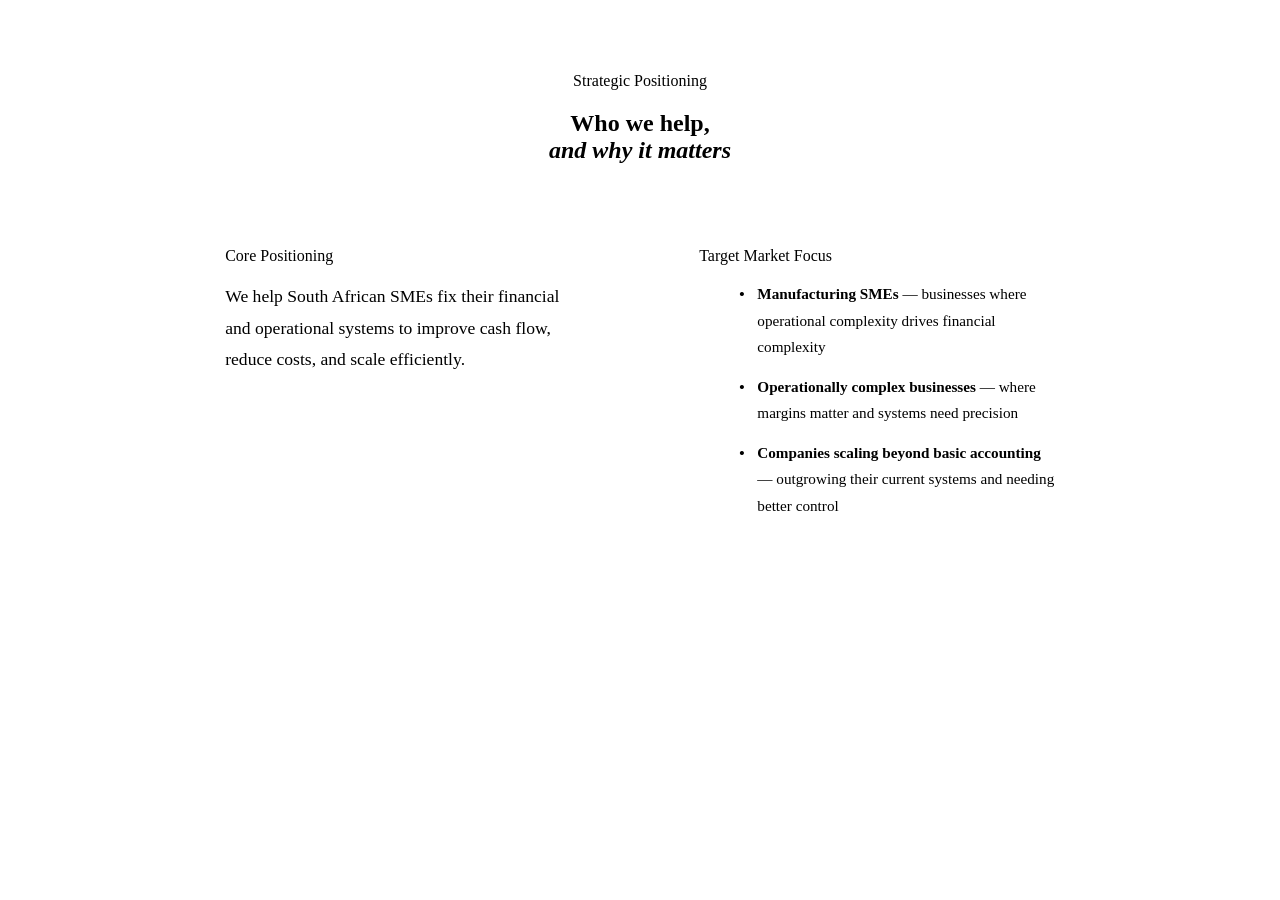
==== commit 7419d300: "Update index (2).html to add Strategic Positioning Summary section" ====
--- a/index (2).html
+++ b/index (2).html
@@ -1,1197 +1,51 @@
 <!DOCTYPE html>
 <html lang="en">
 <head>
-  <meta charset="UTF-8"/>
-  <meta name="viewport" content="width=device-width, initial-scale=1.0"/>
-  <title>StratForge Financial Services | Finance & Automation for South African SMEs</title>
-  <link href="https://fonts.googleapis.com/css2?family=Fraunces:ital,wght@0,300;0,500;0,700;1,300;1,500;1,700&family=DM+Sans:wght@300;400;500;600&display=swap" rel="stylesheet"/>
-  <style>
-    :root {
-      --ink:       #111820;
-      --ink2:      #1A2535;
-      --ink3:      #212F42;
-      --slate:     #2E4057;
-      --teal:      #1B7F6E;
-      --teal-lt:   #22A58F;
-      --teal-dim:  rgba(27,127,110,.12);
-      --teal-glow: rgba(27,127,110,.25);
-      --amber:     #C8873A;
-      --amber-lt:  #E0A55A;
-      --ivory:     #EEE9E0;
-      --mist:      #7E96AA;
-      --mist-lt:   #A8BDC9;
-      --line:      rgba(27,127,110,.14);
-      --line2:     rgba(238,233,224,.07);
-    }
-
-    *, *::before, *::after { box-sizing: border-box; margin: 0; padding: 0; }
-    html { scroll-behavior: smooth; }
-
-    body {
-      font-family: 'DM Sans', sans-serif;
-      background: var(--ink);
-      color: var(--ivory);
-      overflow-x: hidden;
-      line-height: 1.6;
-    }
-
-    /* Subtle dot grid */
-    body::before {
-      content: '';
-      position: fixed; inset: 0; z-index: 0; pointer-events: none;
-      background-image: radial-gradient(circle, rgba(27,127,110,.08) 1px, transparent 1px);
-      background-size: 36px 36px;
-    }
-
-    /* ══ NAV ══ */
-    nav {
-      position: fixed; top: 0; left: 0; right: 0; z-index: 200;
-      display: flex; align-items: center; justify-content: space-between;
-      padding: 1.5rem 5rem;
-      transition: padding .4s, background .4s, border-color .4s;
-    }
-    nav.scrolled {
-      padding: 1rem 5rem;
-      background: rgba(17,24,32,.94);
-      backdrop-filter: blur(18px);
-      border-bottom: 1px solid var(--line);
-    }
-
-    .logo {
-      display: flex; align-items: center; gap: .75rem;
-      text-decoration: none;
-    }
-    .logo-mark {
-      width: 36px; height: 36px; border-radius: 8px;
-      background: var(--teal);
-      display: flex; align-items: center; justify-content: center;
-      flex-shrink: 0;
-    }
-    .logo-text {
-      font-family: 'Fraunces', serif;
-      font-size: 1.25rem; font-weight: 700;
-      color: var(--ivory); letter-spacing: -.01em;
-    }
-    .logo-text span { color: var(--teal-lt); }
-
-    .nav-links { display: flex; align-items: center; gap: 2.2rem; list-style: none; }
-    .nav-links a {
-      font-size: .78rem; font-weight: 500; letter-spacing: .1em;
-      text-transform: uppercase; color: var(--mist);
-      text-decoration: none; transition: color .25s;
-    }
-    .nav-links a:hover { color: var(--ivory); }
-
-    .nav-btn {
-      padding: .6rem 1.5rem;
-      background: var(--teal); color: var(--ivory) !important;
-      border-radius: 6px; font-weight: 600 !important;
-      transition: background .25s, box-shadow .25s !important;
-      letter-spacing: .05em !important;
-    }
-    .nav-btn:hover { background: var(--teal-lt) !important; box-shadow: 0 4px 20px var(--teal-glow) !important; }
-
-    /* ══ HERO ══ */
-    .hero {
-      position: relative; z-index: 1;
-      min-height: 100vh;
-      display: grid; grid-template-columns: 1fr 1fr;
-      align-items: center;
-      padding: 8rem 5rem 5rem;
-      gap: 5rem;
-      overflow: hidden;
-    }
-
-    /* Warm gradient wash */
-    .hero::before {
-      content: '';
-      position: absolute; inset: 0; pointer-events: none;
-      background:
-        radial-gradient(ellipse 70% 60% at 80% 40%, rgba(27,127,110,.1) 0%, transparent 60%),
-        radial-gradient(ellipse 40% 40% at 15% 80%, rgba(200,135,58,.06) 0%, transparent 60%);
-    }
-
-    .hero-left { position: relative; z-index: 2; }
-
-    .hero-kicker {
-      display: inline-flex; align-items: center; gap: .6rem;
-      padding: .38rem .9rem;
-      border: 1px solid var(--line);
-      border-radius: 100px;
-      background: var(--teal-dim);
-      font-size: .7rem; font-weight: 600; letter-spacing: .16em;
-      text-transform: uppercase; color: var(--teal-lt);
-      margin-bottom: 2rem;
-      opacity: 0; animation: riseIn .6s .1s forwards;
-    }
-    .kicker-dot {
-      width: 6px; height: 6px; border-radius: 50%; background: var(--teal-lt);
-      animation: pulse-dot 2.4s ease-in-out infinite;
-    }
-    @keyframes pulse-dot { 0%,100%{opacity:1;transform:scale(1)} 50%{opacity:.4;transform:scale(.7)} }
-
-    .hero-title {
-      font-family: 'Fraunces', serif;
-      font-size: clamp(2.8rem, 5.2vw, 5rem);
-      font-weight: 700; line-height: 1.06;
-      color: var(--ivory); margin-bottom: 1.6rem;
-      opacity: 0; animation: riseIn .8s .25s forwards;
-    }
-    .hero-title em { font-style: italic; color: var(--teal-lt); }
-    .hero-title .u {
-      position: relative; display: inline-block;
-    }
-    .hero-title .u::after {
-      content: '';
-      position: absolute; left: 0; bottom: -4px; right: 0; height: 2px;
-      background: var(--amber); border-radius: 2px;
-    }
-
-    .hero-sub {
-      font-size: 1.05rem; font-weight: 300; line-height: 1.82;
-      color: var(--mist-lt); max-width: 480px; margin-bottom: 2.8rem;
-      opacity: 0; animation: riseIn .8s .4s forwards;
-    }
-
-    .hero-ctas {
-      display: flex; gap: 1rem; flex-wrap: wrap;
-      opacity: 0; animation: riseIn .8s .55s forwards;
-    }
-    .btn {
-      display: inline-flex; align-items: center; gap: .55rem;
-      padding: .88rem 2rem; border-radius: 6px;
-      font-size: .82rem; font-weight: 600; letter-spacing: .06em;
-      text-transform: uppercase; text-decoration: none;
-      transition: all .25s;
-    }
-    .btn-solid { background: var(--teal); color: var(--ivory); }
-    .btn-solid:hover { background: var(--teal-lt); transform: translateY(-2px); box-shadow: 0 8px 28px var(--teal-glow); }
-    .btn-line { border: 1px solid var(--line2); color: var(--ivory); }
-    .btn-line:hover { border-color: rgba(238,233,224,.3); background: rgba(238,233,224,.04); }
-
-    /* Hero right — visual panel */
-    .hero-right {
-      position: relative; z-index: 2;
-      opacity: 0; animation: riseIn 1s .5s forwards;
-    }
-
-    .hero-panel {
-      background: var(--ink2);
-      border: 1px solid var(--line);
-      border-radius: 14px;
-      overflow: hidden;
-    }
-    .panel-header {
-      padding: 1.2rem 1.6rem;
-      border-bottom: 1px solid var(--line);
-      display: flex; align-items: center; gap: .8rem;
-    }
-    .panel-dots { display: flex; gap: .4rem; }
-    .panel-dots span {
-      width: 10px; height: 10px; border-radius: 50%;
-    }
-    .panel-dots span:nth-child(1) { background: #FF5F57; }
-    .panel-dots span:nth-child(2) { background: #FFBD2E; }
-    .panel-dots span:nth-child(3) { background: #28CA41; }
-    .panel-title {
-      font-size: .72rem; letter-spacing: .12em; text-transform: uppercase;
-      color: var(--mist); margin-left: .4rem;
-    }
-
-    .panel-body { padding: 1.6rem; display: flex; flex-direction: column; gap: 1rem; }
-
-    .panel-section-label {
-      font-size: .65rem; letter-spacing: .15em; text-transform: uppercase;
-      color: var(--teal-lt); margin-bottom: .3rem;
-    }
-
-    .kpi-row { display: grid; grid-template-columns: 1fr 1fr 1fr; gap: .8rem; }
-    .kpi-box {
-      padding: .9rem; background: var(--ink3); border-radius: 8px;
-      border: 1px solid var(--line);
-    }
-    .kpi-val {
-      font-family: 'Fraunces', serif;
-      font-size: 1.5rem; font-weight: 700; color: var(--ivory); line-height: 1;
-    }
-    .kpi-val.green { color: var(--teal-lt); }
-    .kpi-val.amber { color: var(--amber-lt); }
-    .kpi-lbl { font-size: .68rem; color: var(--mist); margin-top: .25rem; }
-
-    .progress-list { display: flex; flex-direction: column; gap: .7rem; }
-    .prog-item { }
-    .prog-meta { display: flex; justify-content: space-between; margin-bottom: .3rem; }
-    .prog-name { font-size: .75rem; color: var(--mist-lt); }
-    .prog-pct { font-size: .75rem; color: var(--teal-lt); font-weight: 600; }
-    .prog-bar { height: 5px; background: rgba(255,255,255,.07); border-radius: 3px; }
-    .prog-fill { height: 100%; border-radius: 3px; background: linear-gradient(90deg, var(--teal), var(--teal-lt)); }
-
-    .insight-box {
-      padding: .9rem 1.1rem;
-      background: rgba(27,127,110,.1);
-      border: 1px solid var(--line);
-      border-left: 3px solid var(--teal);
-      border-radius: 6px;
-    }
-    .insight-label { font-size: .65rem; letter-spacing: .12em; text-transform: uppercase; color: var(--teal-lt); margin-bottom: .3rem; }
-    .insight-text { font-size: .8rem; color: var(--mist-lt); line-height: 1.55; }
-
-    /* ══ PROBLEM STRIP ══ */
-    .problem-strip {
-      position: relative; z-index: 1;
-      padding: 3.5rem 5rem;
-      background: var(--ink2);
-      border-top: 1px solid var(--line); border-bottom: 1px solid var(--line);
-    }
-    .problem-label {
-      font-size: .7rem; letter-spacing: .18em; text-transform: uppercase;
-      color: var(--mist); margin-bottom: 1.5rem; text-align: center;
-    }
-    .problem-items {
-      display: grid; grid-template-columns: repeat(4, 1fr);
-      gap: 2rem;
-    }
-    .problem-item { display: flex; align-items: flex-start; gap: .8rem; }
-    .problem-icon {
-      width: 32px; height: 32px; border-radius: 7px;
-      background: rgba(200,135,58,.1); border: 1px solid rgba(200,135,58,.2);
-      display: flex; align-items: center; justify-content: center; flex-shrink: 0;
-      margin-top: .1rem;
-    }
-    .problem-text { font-size: .85rem; color: var(--mist-lt); line-height: 1.55; }
-    .problem-text strong { color: var(--ivory); display: block; margin-bottom: .15rem; font-size: .88rem; }
-
-    /* ══ SHARED ══ */
-    section { position: relative; z-index: 1; padding: 7rem 5rem; }
-
-    .eyebrow {
-      display: inline-flex; align-items: center; gap: .5rem;
-      font-size: .68rem; font-weight: 600; letter-spacing: .2em;
-      text-transform: uppercase; color: var(--teal-lt); margin-bottom: .9rem;
-    }
-    .eyebrow::before { content:''; width:18px; height:2px; background:var(--teal-lt); border-radius:2px; display:block; }
-
-    .sec-title {
-      font-family: 'Fraunces', serif;
-      font-size: clamp(2rem, 3.8vw, 3.2rem);
-      font-weight: 700; line-height: 1.13; color: var(--ivory);
-    }
-    .sec-title em { font-style: italic; color: var(--teal-lt); }
-
-    /* ══ SERVICES ══ */
-    #services {
-      background: linear-gradient(180deg, var(--ink) 0%, var(--ink2) 100%);
-    }
-    .services-header {
-      display: grid; grid-template-columns: 1fr 1fr;
-      gap: 4rem; align-items: end; margin-bottom: 4rem;
-    }
-    .services-intro { font-size: .95rem; line-height: 1.85; color: var(--mist-lt); padding-top: .5rem; }
-
-    .services-grid {
-      display: grid; grid-template-columns: repeat(3, 1fr);
-      gap: 1px;
-      background: var(--line);
-      border: 1px solid var(--line);
-      border-radius: 12px; overflow: hidden;
-    }
-
-    .svc {
-      padding: 2.6rem 2.2rem;
-      background: var(--ink2);
-      transition: background .3s;
-      position: relative;
-    }
-    .svc::after {
-      content: '';
-      position: absolute; top: 0; left: 0; right: 0; height: 2px;
-      background: linear-gradient(90deg, transparent, var(--teal-lt), transparent);
-      opacity: 0; transition: opacity .3s;
-    }
-    .svc:hover { background: var(--ink3); }
-    .svc:hover::after { opacity: 1; }
-
-    .svc-icon {
-      width: 44px; height: 44px; border-radius: 9px;
-      background: var(--teal-dim);
-      border: 1px solid var(--line);
-      display: flex; align-items: center; justify-content: center;
-      margin-bottom: 1.4rem;
-    }
-    .svc-title {
-      font-family: 'Fraunces', serif;
-      font-size: 1.2rem; font-weight: 700; color: var(--ivory);
-      margin-bottom: .8rem; line-height: 1.25;
-    }
-    .svc-desc { font-size: .85rem; line-height: 1.75; color: var(--mist); margin-bottom: 1.2rem; }
-    .svc-tags { display: flex; flex-wrap: wrap; gap: .4rem; }
-    .svc-tag {
-      padding: .2rem .65rem;
-      background: var(--teal-dim); border: 1px solid var(--line);
-      border-radius: 100px; font-size: .68rem; color: var(--teal-lt);
-      letter-spacing: .06em;
-    }
-
-    /* Manufacturing highlight */
-    .svc.highlight {
-      background: rgba(27,127,110,.07);
-    }
-    .svc.highlight .svc-icon { background: rgba(200,135,58,.12); border-color: rgba(200,135,58,.2); }
-    .svc.highlight .svc-tag { background: rgba(200,135,58,.1); border-color: rgba(200,135,58,.2); color: var(--amber-lt); }
-
-    /* ══ ABOUT ══ */
-    #about {
-      display: grid; grid-template-columns: 5fr 4fr;
-      gap: 7rem; align-items: center;
-    }
-
-    .about-headline {
-      font-family: 'Fraunces', serif;
-      font-size: clamp(2rem, 3.8vw, 3.2rem);
-      font-weight: 700; line-height: 1.13; color: var(--ivory);
-      margin-bottom: 1.6rem;
-    }
-    .about-headline em { font-style: italic; color: var(--teal-lt); }
-
-    .about-body {
-      font-size: .93rem; line-height: 1.9; color: var(--mist-lt);
-      margin-bottom: 1.4rem;
-    }
-
-    .cred-strip {
-      display: flex; flex-wrap: wrap; gap: .6rem;
-      margin-top: 2rem; padding-top: 2rem;
-      border-top: 1px solid var(--line2);
-    }
-    .cred-pill {
-      display: flex; align-items: center; gap: .5rem;
-      padding: .4rem .9rem;
-      background: var(--teal-dim); border: 1px solid var(--line);
-      border-radius: 100px;
-      font-size: .75rem; color: var(--ivory);
-    }
-    .cred-pill::before { content:''; width:5px; height:5px; border-radius:50%; background:var(--teal-lt); flex-shrink:0; }
-
-    .about-visual {
-      display: flex; flex-direction: column; gap: 1rem;
-    }
-    .about-card {
-      padding: 1.6rem;
-      background: var(--ink2); border: 1px solid var(--line);
-      border-radius: 10px;
-      transition: border-color .3s;
-    }
-    .about-card:hover { border-color: rgba(27,127,110,.35); }
-    .about-card-label { font-size: .68rem; letter-spacing: .14em; text-transform: uppercase; color: var(--teal-lt); margin-bottom: .6rem; }
-    .about-card-body { font-size: .88rem; line-height: 1.7; color: var(--mist-lt); }
-    .about-card-body strong { color: var(--ivory); }
-
-    /* ══ APPROACH ══ */
-    #approach { background: var(--ink2); }
-    .approach-grid {
-      display: grid; grid-template-columns: 1fr 1fr;
-      gap: 4rem; align-items: start; margin-top: 0;
-    }
-    .approach-header { margin-bottom: 3rem; }
-    .approach-intro { font-size: .95rem; line-height: 1.85; color: var(--mist-lt); margin-top: 1rem; }
-
-    .steps { display: flex; flex-direction: column; gap: 0; }
-    .step {
-      display: grid; grid-template-columns: 48px 1fr;
-      gap: 1.5rem; padding: 1.8rem 0;
-      border-bottom: 1px solid var(--line2);
-      position: relative;
-    }
-    .step:last-child { border-bottom: none; }
-    .step-num-wrap { display: flex; flex-direction: column; align-items: center; gap: 0; }
-    .step-num {
-      width: 48px; height: 48px; border-radius: 50%;
-      border: 1px solid var(--line);
-      background: var(--ink3);
-      display: flex; align-items: center; justify-content: center;
-      font-family: 'Fraunces', serif; font-size: 1rem; font-weight: 700;
-      color: var(--teal-lt);
-      flex-shrink: 0;
-      transition: background .3s, border-color .3s;
-    }
-    .step:hover .step-num { background: var(--teal-dim); border-color: var(--teal); }
-    .step-line {
-      flex: 1; width: 1px; background: var(--line2);
-      margin-top: 8px;
-    }
-    .step:last-child .step-line { display: none; }
-    .step-content { padding-top: .6rem; padding-bottom: .4rem; }
-    .step-title {
-      font-family: 'Fraunces', serif;
-      font-size: 1.15rem; font-weight: 700; color: var(--ivory);
-      margin-bottom: .5rem;
-    }
-    .step-desc { font-size: .86rem; line-height: 1.75; color: var(--mist); }
-
-    /* Results panel */
-    .results-panel {
-      background: var(--ink3); border: 1px solid var(--line);
-      border-radius: 12px; padding: 2.4rem;
-      position: sticky; top: 7rem;
-    }
-    .results-title {
-      font-family: 'Fraunces', serif;
-      font-size: 1.3rem; font-weight: 700; color: var(--ivory);
-      margin-bottom: 1.6rem;
-    }
-    .result-item {
-      display: flex; align-items: flex-start; gap: 1rem;
-      padding: 1rem 0; border-bottom: 1px solid var(--line2);
-    }
-    .result-item:last-child { border-bottom: none; }
-    .result-check {
-      width: 24px; height: 24px; border-radius: 50%;
-      background: var(--teal-dim); border: 1px solid var(--line);
-      display: flex; align-items: center; justify-content: center;
-      flex-shrink: 0; margin-top: .1rem;
-    }
-    .result-text { font-size: .88rem; line-height: 1.6; color: var(--mist-lt); }
-    .result-text strong { color: var(--ivory); display: block; margin-bottom: .1rem; }
-
-    /* ══ STARTER OFFER ══ */
-    #starter {
-      background: linear-gradient(135deg, var(--ink) 0%, rgba(27,127,110,.07) 100%);
-    }
-    .starter-wrap {
-      max-width: 860px; margin: 0 auto; text-align: center;
-    }
-    .starter-badge {
-      display: inline-flex; align-items: center; gap: .5rem;
-      padding: .4rem 1rem;
-      background: rgba(200,135,58,.12); border: 1px solid rgba(200,135,58,.25);
-      border-radius: 100px;
-      font-size: .7rem; font-weight: 600; letter-spacing: .15em;
-      text-transform: uppercase; color: var(--amber-lt);
-      margin-bottom: 1.5rem;
-    }
-    .starter-title {
-      font-family: 'Fraunces', serif;
-      font-size: clamp(2rem, 4vw, 3.4rem);
-      font-weight: 700; line-height: 1.1; color: var(--ivory);
-      margin-bottom: 1.2rem;
-    }
-    .starter-title em { font-style: italic; color: var(--amber-lt); }
-    .starter-sub {
-      font-size: 1rem; line-height: 1.8; color: var(--mist-lt);
-      max-width: 600px; margin: 0 auto 3rem;
-    }
-
-    .starter-card {
-      background: var(--ink2); border: 1px solid var(--line);
-      border-radius: 14px; padding: 3rem;
-      text-align: left; margin-bottom: 2.5rem;
-      position: relative; overflow: hidden;
-    }
-    .starter-card::before {
-      content: '';
-      position: absolute; top: 0; left: 0; right: 0; height: 3px;
-      background: linear-gradient(90deg, var(--teal), var(--teal-lt), var(--amber));
-    }
-
-    .starter-card-grid {
-      display: grid; grid-template-columns: 1fr 1fr;
-      gap: 2.5rem; align-items: start;
-    }
-    .starter-card-label {
-      font-size: .7rem; letter-spacing: .16em; text-transform: uppercase;
-      color: var(--teal-lt); margin-bottom: .9rem;
-    }
-    .starter-deliverables { list-style: none; display: flex; flex-direction: column; gap: .75rem; }
-    .starter-deliverables li {
-      display: flex; align-items: flex-start; gap: .8rem;
-      font-size: .9rem; line-height: 1.55; color: var(--mist-lt);
-    }
-    .dl-check {
-      width: 20px; height: 20px; border-radius: 50%;
-      background: var(--teal-dim); border: 1px solid rgba(27,127,110,.3);
-      display: flex; align-items: center; justify-content: center;
-      flex-shrink: 0; margin-top: .1rem;
-    }
-
-    .starter-meta { display: flex; flex-direction: column; gap: 1rem; }
-    .meta-box {
-      padding: 1.2rem 1.4rem;
-      background: var(--ink3); border: 1px solid var(--line);
-      border-radius: 8px;
-    }
-    .meta-box-label { font-size: .66rem; letter-spacing: .14em; text-transform: uppercase; color: var(--mist); margin-bottom: .35rem; }
-    .meta-box-val { font-size: .92rem; color: var(--ivory); font-weight: 500; }
-    .meta-box-val.highlight-val { color: var(--teal-lt); font-family: 'Fraunces', serif; font-size: 1.2rem; font-weight: 700; }
-
-    .starter-cta-wrap { text-align: center; }
-
-    /* ══ INDUSTRIES ══ */
-    #industries { background: var(--ink2); }
-    .industries-grid {
-      display: grid; grid-template-columns: repeat(3, 1fr);
-      gap: 1.5rem; margin-top: 3.5rem;
-    }
-    .ind-card {
-      padding: 2.2rem;
-      background: var(--ink3); border: 1px solid var(--line);
-      border-radius: 10px;
-      transition: border-color .3s, transform .3s;
-    }
-    .ind-card:hover { border-color: rgba(27,127,110,.35); transform: translateY(-3px); }
-    .ind-icon {
-      width: 46px; height: 46px; border-radius: 10px;
-      background: var(--teal-dim); border: 1px solid var(--line);
-      display: flex; align-items: center; justify-content: center;
-      margin-bottom: 1.3rem;
-    }
-    .ind-title {
-      font-family: 'Fraunces', serif;
-      font-size: 1.1rem; font-weight: 700; color: var(--ivory); margin-bottom: .6rem;
-    }
-    .ind-desc { font-size: .84rem; line-height: 1.7; color: var(--mist); }
-
-    /* ══ CONTACT ══ */
-    #contact {
-      display: grid; grid-template-columns: 1fr 1fr;
-      gap: 7rem; align-items: start;
-    }
-    .contact-tagline {
-      font-size: .93rem; line-height: 1.85; color: var(--mist-lt); margin: 1.2rem 0 2.5rem;
-    }
-    .c-details { display: flex; flex-direction: column; gap: 1.1rem; }
-    .c-item { display: flex; align-items: flex-start; gap: 1rem; }
-    .c-ico {
-      width: 38px; height: 38px; border-radius: 7px;
-      border: 1px solid var(--line); background: var(--teal-dim);
-      display: flex; align-items: center; justify-content: center; flex-shrink: 0;
-    }
-    .c-lbl { font-size: .66rem; letter-spacing: .14em; text-transform: uppercase; color: var(--teal-lt); margin-bottom: .15rem; }
-    .c-val { font-size: .88rem; color: var(--mist-lt); }
-
-    /* Form */
-    .c-form { display: flex; flex-direction: column; gap: 1.1rem; }
-    .form-row { display: grid; grid-template-columns: 1fr 1fr; gap: 1rem; }
-    .form-group { display: flex; flex-direction: column; gap: .4rem; }
-    .form-label { font-size: .67rem; letter-spacing: .14em; text-transform: uppercase; color: var(--mist); }
-    .form-input, .form-select, .form-textarea {
-      width: 100%; padding: .82rem 1rem;
-      background: var(--ink2); border: 1px solid var(--line);
-      border-radius: 6px; color: var(--ivory);
-      font-family: 'DM Sans', sans-serif; font-size: .9rem;
-      outline: none; transition: border-color .25s, background .25s;
-    }
-    .form-input::placeholder { color: rgba(126,150,170,.4); }
-    .form-input:focus, .form-select:focus, .form-textarea:focus {
-      border-color: var(--teal); background: rgba(27,127,110,.06);
-    }
-    .form-select { appearance: none; cursor: pointer; }
-    .form-select option { background: var(--ink2); }
-    .form-textarea { resize: vertical; min-height: 110px; }
-    .form-submit {
-      width: 100%; padding: 1rem;
-      background: var(--teal); color: var(--ivory);
-      font-family: 'DM Sans', sans-serif;
-      font-size: .82rem; font-weight: 600; letter-spacing: .1em; text-transform: uppercase;
-      border: none; border-radius: 6px; cursor: pointer;
-      transition: background .25s, transform .2s, box-shadow .25s;
-    }
-    .form-submit:hover { background: var(--teal-lt); transform: translateY(-1px); box-shadow: 0 8px 24px var(--teal-glow); }
-
-    /* ══ FOOTER ══ */
-    footer {
-      position: relative; z-index: 1;
-      padding: 2.5rem 5rem;
-      border-top: 1px solid var(--line);
-      display: flex; align-items: center; justify-content: space-between; flex-wrap: wrap; gap: 1rem;
-    }
-    .footer-logo { display: flex; align-items: center; gap: .65rem; }
-    .footer-logo-mark { width: 28px; height: 28px; border-radius: 6px; background: var(--teal); display: flex; align-items: center; justify-content: center; }
-    .footer-logo-text { font-family: 'Fraunces', serif; font-size: 1.05rem; font-weight: 700; color: var(--ivory); }
-    .footer-logo-text span { color: var(--teal-lt); }
-    .footer-copy { font-size: .76rem; color: rgba(126,150,170,.5); }
-    .footer-links { display: flex; gap: 1.5rem; }
-    .footer-links a { font-size: .76rem; color: rgba(126,150,170,.5); text-decoration: none; transition: color .25s; }
-    .footer-links a:hover { color: var(--teal-lt); }
-
-    /* ══ ANIMATIONS ══ */
-    @keyframes riseIn { from{opacity:0;transform:translateY(20px)} to{opacity:1;transform:translateY(0)} }
-    .reveal { opacity:0; transform:translateY(24px); transition:opacity .7s, transform .7s; }
-    .reveal.visible { opacity:1; transform:none; }
-    .rd1{transition-delay:.1s} .rd2{transition-delay:.2s} .rd3{transition-delay:.3s} .rd4{transition-delay:.4s}
-
-    /* ══ RESPONSIVE ══ */
-    @media(max-width:1100px){
-      nav{padding:1.2rem 2.5rem;} nav.scrolled{padding:.9rem 2.5rem;}
-      .hero{grid-template-columns:1fr;padding:9rem 2.5rem 5rem;gap:3rem;}
-      section{padding:5rem 2.5rem;}
-      .problem-strip{padding:3rem 2.5rem;}
-      .services-header,#about,#contact{grid-template-columns:1fr;gap:3rem;}
-      .services-grid{grid-template-columns:1fr 1fr;}
-      .approach-grid{grid-template-columns:1fr;gap:3rem;}
-      .results-panel{position:static;}
-      .industries-grid{grid-template-columns:1fr 1fr;}
-      .starter-card-grid{grid-template-columns:1fr;}
-      .problem-items{grid-template-columns:1fr 1fr;}
-      footer{padding:2rem 2.5rem;}
-    }
-    @media(max-width:640px){
-      nav{padding:1rem 1.2rem;} .nav-links{display:none;}
-      .hero{padding:8rem 1.5rem 4rem;}
-      section{padding:4rem 1.5rem;}
-      .problem-strip{padding:2.5rem 1.5rem;}
-      .services-grid,.industries-grid{grid-template-columns:1fr;}
-      .problem-items{grid-template-columns:1fr;}
-      .form-row{grid-template-columns:1fr;}
-      .starter-card{padding:2rem;}
-      footer{flex-direction:column;padding:2rem 1.5rem;text-align:center;}
-    }
-  </style>
+    <meta charset="UTF-8">
+    <meta name="viewport" content="width=device-width, initial-scale=1.0">
+    <title>Document</title>
 </head>
 <body>
+    <!-- Existing content -->
 
-<!-- ══ NAV ══ -->
-<nav id="nav">
-  <a href="#" class="logo">
-    <div class="logo-mark">
-      <svg width="18" height="18" viewBox="0 0 18 18" fill="none">
-        <path d="M3 13L7.5 6.5l3.5 3.5L15 4" stroke="white" stroke-width="2" stroke-linecap="round" stroke-linejoin="round"/>
-      </svg>
-    </div>
-    <span class="logo-text">StratForge<span> Financial</span></span>
-  </a>
-  <ul class="nav-links">
-    <li><a href="#services">Services</a></li>
-    <li><a href="#about">About</a></li>
-    <li><a href="#approach">Approach</a></li>
-    <li><a href="#starter">Starter Offer</a></li>
-    <li><a href="#contact" class="nav-btn">Book a Call</a></li>
-  </ul>
-</nav>
-
-<!-- ══ HERO ══ -->
-<section class="hero">
-  <div class="hero-left">
-    <div class="hero-kicker">
-      <div class="kicker-dot"></div>
-      Finance &amp; Automation · South African SMEs
-    </div>
-    <h1 class="hero-title">
-      We fix the systems<br>behind your <em>numbers</em>
-    </h1>
-    <p class="hero-sub">
-      Helping South African SMEs reduce costs, improve cash flow, and gain real control — through smarter financial systems and practical automation.
-    </p>
-    <div class="hero-ctas">
-      <a href="#starter" class="btn btn-solid">
-        See the Starter Offer
-        <svg width="13" height="13" viewBox="0 0 13 13" fill="none"><path d="M1 6.5h11M6.5 1l5.5 5.5-5.5 5.5" stroke="currentColor" stroke-width="1.5" stroke-linecap="round" stroke-linejoin="round"/></svg>
-      </a>
-      <a href="#services" class="btn btn-line">Explore Services</a>
-    </div>
-  </div>
-
-  <div class="hero-right">
-    <div class="hero-panel">
-      <div class="panel-header">
-        <div class="panel-dots"><span></span><span></span><span></span></div>
-        <span class="panel-title">Financial Visibility Dashboard</span>
+    <!-- ══ STRATEGIC POSITIONING ══ -->
+<section id="positioning" style="background: var(--ink2); padding: 4rem 5rem;">
+  <div style="max-width: 900px; margin: 0 auto; text-align: center;">
+    <div class="eyebrow reveal" style="justify-content: center;">Strategic Positioning</div>
+    <h2 class="sec-title reveal" style="margin-bottom: 2rem;">
+      Who we help,<br><em>and why it matters</em>
+    </h2>
+    
+    <div style="display: grid; grid-template-columns: 1fr 1fr; gap: 3rem; align-items: start; margin-top: 3rem;">
+      <div style="padding: 2.2rem; background: var(--ink3); border: 1px solid var(--line); border-radius: 10px; text-align: left;">
+        <div class="eyebrow reveal" style="justify-content: flex-start; margin-bottom: 1rem;">Core Positioning</div>
+        <div style="font-size: 1.1rem; line-height: 1.8; color: var(--ivory); font-weight: 500;">
+          We help South African SMEs fix their financial and operational systems to improve cash flow, reduce costs, and scale efficiently.
+        </div>
       </div>
-      <div class="panel-body">
-        <div class="panel-section-label">Key Performance Indicators</div>
-        <div class="kpi-row">
-          <div class="kpi-box">
-            <div class="kpi-val green">↑ 18%</div>
-            <div class="kpi-lbl">Gross Margin</div>
-          </div>
-          <div class="kpi-box">
-            <div class="kpi-val amber">R 42k</div>
-            <div class="kpi-lbl">Cash Runway</div>
-          </div>
-          <div class="kpi-box">
-            <div class="kpi-val">2 days</div>
-            <div class="kpi-lbl">Month-End Close</div>
-          </div>
-        </div>
-        <div class="panel-section-label" style="margin-top:.4rem;">Process Automation Progress</div>
-        <div class="progress-list">
-          <div class="prog-item">
-            <div class="prog-meta"><span class="prog-name">Invoice processing</span><span class="prog-pct">94%</span></div>
-            <div class="prog-bar"><div class="prog-fill" style="width:94%"></div></div>
-          </div>
-          <div class="prog-item">
-            <div class="prog-meta"><span class="prog-name">Month-end reporting</span><span class="prog-pct">87%</span></div>
-            <div class="prog-bar"><div class="prog-fill" style="width:87%"></div></div>
-          </div>
-          <div class="prog-item">
-            <div class="prog-meta"><span class="prog-name">Costing model accuracy</span><span class="prog-pct">91%</span></div>
-            <div class="prog-bar"><div class="prog-fill" style="width:91%"></div></div>
-          </div>
-        </div>
-        <div class="insight-box">
-          <div class="insight-label">💡 System Insight</div>
-          <div class="insight-text">Month-end close reduced from 11 days to 2 days after reporting automation was implemented.</div>
-        </div>
+      
+      <div style="padding: 2.2rem; background: var(--ink3); border: 1px solid var(--line); border-radius: 10px; text-align: left;">
+        <div class="eyebrow reveal" style="justify-content: flex-start; margin-bottom: 1rem;">Target Market Focus</div>
+        <ul style="list-style: none; font-size: 0.95rem; line-height: 1.75; color: var(--mist-lt);">
+          <li style="margin-bottom: 0.8rem; display: flex; align-items: flex-start; gap: 0.8rem;">
+            <span style="color: var(--teal-lt); font-weight: 600; flex-shrink: 0;">•</span>
+            <span><strong style="color: var(--ivory);">Manufacturing SMEs</strong> — businesses where operational complexity drives financial complexity</span>
+          </li>
+          <li style="margin-bottom: 0.8rem; display: flex; align-items: flex-start; gap: 0.8rem;">
+            <span style="color: var(--teal-lt); font-weight: 600; flex-shrink: 0;">•</span>
+            <span><strong style="color: var(--ivory);">Operationally complex businesses</strong> — where margins matter and systems need precision</span>
+          </li>
+          <li style="display: flex; align-items: flex-start; gap: 0.8rem;">
+            <span style="color: var(--teal-lt); font-weight: 600; flex-shrink: 0;">•</span>
+            <span><strong style="color: var(--ivory);">Companies scaling beyond basic accounting</strong> — outgrowing their current systems and needing better control</span>
+          </li>
+        </ul>
       </div>
     </div>
   </div>
 </section>
 
-<!-- ══ PROBLEM STRIP ══ -->
-<div class="problem-strip">
-  <div class="problem-label">Sound familiar? These are the problems we solve.</div>
-  <div class="problem-items">
-    <div class="problem-item">
-      <div class="problem-icon">
-        <svg width="15" height="15" viewBox="0 0 15 15" fill="none"><path d="M7.5 2v5.5L10 9" stroke="#C8873A" stroke-width="1.4" stroke-linecap="round"/><circle cx="7.5" cy="7.5" r="6" stroke="#C8873A" stroke-width="1.3"/></svg>
-      </div>
-      <div class="problem-text"><strong>Too much time on manual work</strong>Month-end takes weeks, reporting is always late, and your team is drowning in spreadsheets.</div>
-    </div>
-    <div class="problem-item">
-      <div class="problem-icon">
-        <svg width="15" height="15" viewBox="0 0 15 15" fill="none"><path d="M2 10l4-5 3 3 4-6" stroke="#C8873A" stroke-width="1.4" stroke-linecap="round" stroke-linejoin="round"/></svg>
-      </div>
-      <div class="problem-text"><strong>No real financial visibility</strong>You're making decisions on last month's numbers — or gut feel — because live data just isn't available.</div>
-    </div>
-    <div class="problem-item">
-      <div class="problem-icon">
-        <svg width="15" height="15" viewBox="0 0 15 15" fill="none"><rect x="2" y="4" width="11" height="8" rx="1.5" stroke="#C8873A" stroke-width="1.3"/><path d="M5 4V3a2 2 0 014 0v1" stroke="#C8873A" stroke-width="1.3"/></svg>
-      </div>
-      <div class="problem-text"><strong>Systems that don't talk to each other</strong>Finance, operations, and sales all run on separate tools with no integration or single source of truth.</div>
-    </div>
-    <div class="problem-item">
-      <div class="problem-icon">
-        <svg width="15" height="15" viewBox="0 0 15 15" fill="none"><path d="M7.5 1L9.5 5.5l5 .7-3.6 3.5.85 4.9L7.5 12.4l-4.25 2.2.85-4.9L0 6.2l5-.7L7.5 1z" stroke="#C8873A" stroke-width="1.2" stroke-linejoin="round"/></svg>
-      </div>
-      <div class="problem-text"><strong>Growing but losing control</strong>Revenue is climbing but margins are shrinking and you're not sure where the money is going.</div>
-    </div>
-  </div>
-</div>
+    <!-- Existing content -->
 
-<!-- ══ SERVICES ══ -->
-<section id="services">
-  <div class="services-header reveal">
-    <div>
-      <div class="eyebrow">What We Do</div>
-      <h2 class="sec-title">Five ways we<br><em>transform your operations</em></h2>
-    </div>
-    <p class="services-intro">We don't offer generic accounting advice. Every engagement is focused on building the specific systems, models, and automations your business needs to operate with clarity and confidence.</p>
-  </div>
-
-  <div class="services-grid">
-    <div class="svc reveal">
-      <div class="svc-icon">
-        <svg width="20" height="20" viewBox="0 0 20 20" fill="none"><rect x="2" y="4" width="16" height="12" rx="2" stroke="#1B7F6E" stroke-width="1.5"/><path d="M6 8h8M6 11h5" stroke="#1B7F6E" stroke-width="1.3" stroke-linecap="round"/><circle cx="15" cy="15" r="3" fill="#111820" stroke="#22A58F" stroke-width="1.3"/><path d="M14 15l.8.8 1.4-1.4" stroke="#22A58F" stroke-width="1.2" stroke-linecap="round" stroke-linejoin="round"/></svg>
-      </div>
-      <div class="svc-title">Financial Systems Improvement</div>
-      <p class="svc-desc">Clean up and restructure your accounting systems so your data is accurate, accessible, and aligned with how you actually make decisions.</p>
-      <div class="svc-tags">
-        <span class="svc-tag">System clean-up</span>
-        <span class="svc-tag">Reporting accuracy</span>
-        <span class="svc-tag">Data alignment</span>
-      </div>
-    </div>
-
-    <div class="svc reveal rd1">
-      <div class="svc-icon">
-        <svg width="20" height="20" viewBox="0 0 20 20" fill="none"><rect x="2" y="2" width="6" height="6" rx="1.2" stroke="#1B7F6E" stroke-width="1.4"/><rect x="12" y="2" width="6" height="6" rx="1.2" stroke="#1B7F6E" stroke-width="1.4"/><rect x="2" y="12" width="6" height="6" rx="1.2" stroke="#1B7F6E" stroke-width="1.4"/><rect x="12" y="12" width="6" height="6" rx="1.2" stroke="#1B7F6E" stroke-width="1.4"/><path d="M8 5h4M5 8v4M15 8v4M8 15h4" stroke="#1B7F6E" stroke-width="1.2" stroke-linecap="round"/></svg>
-      </div>
-      <div class="svc-title">Process Automation</div>
-      <p class="svc-desc">Eliminate manual, repetitive finance and admin tasks. We automate month-end reporting, invoice processing, and approval workflows so your team focuses on what matters.</p>
-      <div class="svc-tags">
-        <span class="svc-tag">Power Automate</span>
-        <span class="svc-tag">Month-end</span>
-        <span class="svc-tag">Workflow design</span>
-      </div>
-    </div>
-
-    <div class="svc reveal rd2">
-      <div class="svc-icon">
-        <svg width="20" height="20" viewBox="0 0 20 20" fill="none"><path d="M3 15l4.5-6 3.5 3.5 3.5-5L18 10" stroke="#1B7F6E" stroke-width="1.5" stroke-linecap="round" stroke-linejoin="round"/><path d="M3 18h14" stroke="#1B7F6E" stroke-width="1.2" stroke-linecap="round" opacity=".4"/></svg>
-      </div>
-      <div class="svc-title">Financial Modelling &amp; Forecasting</div>
-      <p class="svc-desc">Dynamic financial models built for your business — from cash flow forecasting to scenario analysis — so you can test decisions before you make them.</p>
-      <div class="svc-tags">
-        <span class="svc-tag">Cash flow</span>
-        <span class="svc-tag">Scenario analysis</span>
-        <span class="svc-tag">Excel / VBA</span>
-      </div>
-    </div>
-
-    <div class="svc reveal">
-      <div class="svc-icon">
-        <svg width="20" height="20" viewBox="0 0 20 20" fill="none"><rect x="2" y="3" width="16" height="11" rx="2" stroke="#1B7F6E" stroke-width="1.4"/><path d="M7 17h6M10 14v3" stroke="#1B7F6E" stroke-width="1.4" stroke-linecap="round"/><path d="M5 7h4M5 10h7" stroke="#1B7F6E" stroke-width="1.2" stroke-linecap="round" opacity=".6"/></svg>
-      </div>
-      <div class="svc-title">Management Reporting &amp; Dashboards</div>
-      <p class="svc-desc">Clear, decision-focused reports and KPI dashboards that give leadership real-time visibility — built in Power BI or Excel, tailored to your audience.</p>
-      <div class="svc-tags">
-        <span class="svc-tag">Power BI</span>
-        <span class="svc-tag">KPI tracking</span>
-        <span class="svc-tag">Board packs</span>
-      </div>
-    </div>
-
-    <div class="svc highlight reveal rd1" style="grid-column: span 2;">
-      <div style="display:grid;grid-template-columns:1fr 1fr;gap:2rem;align-items:start;">
-        <div>
-          <div class="svc-icon">
-            <svg width="20" height="20" viewBox="0 0 20 20" fill="none"><rect x="2" y="10" width="4" height="8" rx="1" stroke="#C8873A" stroke-width="1.4"/><rect x="8" y="6" width="4" height="12" rx="1" stroke="#C8873A" stroke-width="1.4"/><rect x="14" y="2" width="4" height="16" rx="1" stroke="#C8873A" stroke-width="1.4"/></svg>
-          </div>
-          <div class="svc-title">Operational Finance <span style="color:var(--amber-lt);font-size:.85em;">(Manufacturing Focus)</span></div>
-          <p class="svc-desc">Specialised costing models, margin analysis, and process efficiency insights built for businesses with operational complexity — particularly manufacturers who need accurate product and job costing to stay profitable.</p>
-          <div class="svc-tags">
-            <span class="svc-tag">Costing models</span>
-            <span class="svc-tag">Margin analysis</span>
-            <span class="svc-tag">Process efficiency</span>
-            <span class="svc-tag">Job costing</span>
-          </div>
-        </div>
-        <div style="display:flex;flex-direction:column;gap:.8rem;padding-top:.5rem;">
-          <div style="padding:1.1rem 1.3rem;background:rgba(200,135,58,.07);border:1px solid rgba(200,135,58,.18);border-radius:8px;">
-            <div style="font-size:.67rem;letter-spacing:.14em;text-transform:uppercase;color:var(--amber-lt);margin-bottom:.35rem;">Common Problem We Solve</div>
-            <div style="font-size:.84rem;color:var(--mist-lt);line-height:1.6;">"We're selling more but our margins keep shrinking and we don't know why."</div>
-          </div>
-          <div style="padding:1.1rem 1.3rem;background:rgba(200,135,58,.07);border:1px solid rgba(200,135,58,.18);border-radius:8px;">
-            <div style="font-size:.67rem;letter-spacing:.14em;text-transform:uppercase;color:var(--amber-lt);margin-bottom:.35rem;">What We Deliver</div>
-            <div style="font-size:.84rem;color:var(--mist-lt);line-height:1.6;">A costing model that shows exactly what each product, job, or service actually costs you to deliver.</div>
-          </div>
-        </div>
-      </div>
-    </div>
-  </div>
-</section>
-
-<!-- ══ ABOUT ══ -->
-<section id="about">
-  <div>
-    <div class="eyebrow reveal">About</div>
-    <h2 class="about-headline reveal">
-      Finance insight.<br><em>Practical results.</em>
-    </h2>
-    <p class="about-body reveal">
-      I am a finance and automation specialist focused on helping South African SMEs improve profitability, cash flow, and operational efficiency.
-    </p>
-    <p class="about-body reveal">
-      With a background in management accounting and hands-on experience in financial modelling, costing, and process optimisation, I work with businesses to move beyond manual, spreadsheet-driven processes into structured, scalable financial systems.
-    </p>
-    <p class="about-body reveal">
-      My approach combines financial insight with practical automation — enabling business owners to gain real-time visibility, reduce inefficiencies, and make better decisions with confidence. I specialise in translating complex financial and operational challenges into simple, actionable systems that deliver measurable results.
-    </p>
-    <div class="cred-strip reveal">
-      <div class="cred-pill">CIMA (Management Accounting)</div>
-      <div class="cred-pill">Advanced Excel &amp; VBA</div>
-      <div class="cred-pill">Financial Modelling</div>
-      <div class="cred-pill">Power BI</div>
-      <div class="cred-pill">Power Automate</div>
-      <div class="cred-pill">Process Automation</div>
-    </div>
-  </div>
-
-  <div class="about-visual reveal rd1">
-    <div class="about-card">
-      <div class="about-card-label">My Specialist Focus</div>
-      <div class="about-card-body">
-        Most SMEs struggle not because of lack of effort — but because their <strong>systems don't support their growth.</strong> I build the financial infrastructure that changes that.
-      </div>
-    </div>
-    <div class="about-card">
-      <div class="about-card-label">What Makes This Different</div>
-      <div class="about-card-body">
-        I don't just give advice and leave. I build, implement, and hand over <strong>working systems</strong> — from costing models to automated dashboards — that your team can actually use.
-      </div>
-    </div>
-    <div class="about-card">
-      <div class="about-card-label">Who I Work With</div>
-      <div class="about-card-body">
-        Primarily <strong>manufacturers and SMEs with operational complexity</strong> — businesses where the numbers are involved, the margins matter, and better systems create real, measurable value.
-      </div>
-    </div>
-  </div>
-</section>
-
-<!-- ══ APPROACH ══ -->
-<section id="approach">
-  <div class="approach-grid">
-    <div>
-      <div class="approach-header">
-        <div class="eyebrow reveal">How It Works</div>
-        <h2 class="sec-title reveal">A simple, <em>results-driven</em> approach</h2>
-        <p class="approach-intro reveal">No jargon. No unnecessary complexity. Four clear steps from diagnosis to a system that works for your business.</p>
-      </div>
-      <div class="steps">
-        <div class="step reveal">
-          <div class="step-num-wrap">
-            <div class="step-num">1</div>
-            <div class="step-line"></div>
-          </div>
-          <div class="step-content">
-            <div class="step-title">Diagnose</div>
-            <p class="step-desc">We start by understanding your current processes, financial structure, systems, and the pain points that are costing you time or money. No assumptions — just listening and observing.</p>
-          </div>
-        </div>
-        <div class="step reveal">
-          <div class="step-num-wrap">
-            <div class="step-num">2</div>
-            <div class="step-line"></div>
-          </div>
-          <div class="step-content">
-            <div class="step-title">Simplify</div>
-            <p class="step-desc">We remove unnecessary complexity and fix broken workflows before adding anything new. A clean, simple foundation always outperforms a complicated one.</p>
-          </div>
-        </div>
-        <div class="step reveal">
-          <div class="step-num-wrap">
-            <div class="step-num">3</div>
-            <div class="step-line"></div>
-          </div>
-          <div class="step-content">
-            <div class="step-title">Automate</div>
-            <p class="step-desc">We implement practical automation to eliminate manual work — targeted at the tasks that consume the most time and introduce the most errors.</p>
-          </div>
-        </div>
-        <div class="step reveal">
-          <div class="step-num-wrap">
-            <div class="step-num">4</div>
-            <div class="step-line"></div>
-          </div>
-          <div class="step-content">
-            <div class="step-title">Enable</div>
-            <p class="step-desc">We build the reports, dashboards, and models that give your leadership team the visibility to make confident, well-informed decisions — every week, not just at year-end.</p>
-          </div>
-        </div>
-      </div>
-    </div>
-
-    <div>
-      <div class="results-panel reveal rd2">
-        <div class="results-title">What you can expect</div>
-        <div class="result-item">
-          <div class="result-check">
-            <svg width="12" height="12" viewBox="0 0 12 12" fill="none"><path d="M2 6l3 3 5-5" stroke="#1B7F6E" stroke-width="1.6" stroke-linecap="round" stroke-linejoin="round"/></svg>
-          </div>
-          <div class="result-text"><strong>Faster, more accurate reporting</strong>Month-end that takes days, not weeks — with fewer errors and more confidence.</div>
-        </div>
-        <div class="result-item">
-          <div class="result-check">
-            <svg width="12" height="12" viewBox="0 0 12 12" fill="none"><path d="M2 6l3 3 5-5" stroke="#1B7F6E" stroke-width="1.6" stroke-linecap="round" stroke-linejoin="round"/></svg>
-          </div>
-          <div class="result-text"><strong>Visibility into business performance</strong>Clear KPI dashboards and management reports your team actually uses.</div>
-        </div>
-        <div class="result-item">
-          <div class="result-check">
-            <svg width="12" height="12" viewBox="0 0 12 12" fill="none"><path d="M2 6l3 3 5-5" stroke="#1B7F6E" stroke-width="1.6" stroke-linecap="round" stroke-linejoin="round"/></svg>
-          </div>
-          <div class="result-text"><strong>Reduced operational inefficiencies</strong>Manual tasks automated, broken workflows fixed, and time reclaimed.</div>
-        </div>
-        <div class="result-item">
-          <div class="result-check">
-            <svg width="12" height="12" viewBox="0 0 12 12" fill="none"><path d="M2 6l3 3 5-5" stroke="#1B7F6E" stroke-width="1.6" stroke-linecap="round" stroke-linejoin="round"/></svg>
-          </div>
-          <div class="result-text"><strong>Better control over cash flow and costs</strong>Know where your money is going — and make decisions to protect your margins.</div>
-        </div>
-        <div class="result-item">
-          <div class="result-check">
-            <svg width="12" height="12" viewBox="0 0 12 12" fill="none"><path d="M2 6l3 3 5-5" stroke="#1B7F6E" stroke-width="1.6" stroke-linecap="round" stroke-linejoin="round"/></svg>
-          </div>
-          <div class="result-text"><strong>Systems that scale with you</strong>Financial infrastructure built to grow alongside your business — not hold it back.</div>
-        </div>
-      </div>
-    </div>
-  </div>
-</section>
-
-<!-- ══ STARTER OFFER ══ -->
-<section id="starter">
-  <div class="starter-wrap">
-    <div class="starter-badge reveal">🚀 Entry-Level Engagement</div>
-    <h2 class="starter-title reveal">Finance System Review<br>&amp; <em>Automation Plan</em></h2>
-    <p class="starter-sub reveal">Not sure where to start? This is your entry point. In 2–3 weeks, you'll have a clear picture of what's holding your business back — and a practical plan to fix it.</p>
-  </div>
-
-  <div class="starter-card reveal">
-    <div class="starter-card-grid">
-      <div>
-        <div class="starter-card-label">What's included in the engagement</div>
-        <ul class="starter-deliverables">
-          <li>
-            <div class="dl-check"><svg width="10" height="10" viewBox="0 0 10 10" fill="none"><path d="M1.5 5l2.5 2.5 4.5-4.5" stroke="#22A58F" stroke-width="1.5" stroke-linecap="round" stroke-linejoin="round"/></svg></div>
-            A structured review of your current financial processes and reporting
-          </li>
-          <li>
-            <div class="dl-check"><svg width="10" height="10" viewBox="0 0 10 10" fill="none"><path d="M1.5 5l2.5 2.5 4.5-4.5" stroke="#22A58F" stroke-width="1.5" stroke-linecap="round" stroke-linejoin="round"/></svg></div>
-            Identification of key inefficiencies, risks, and opportunities
-          </li>
-          <li>
-            <div class="dl-check"><svg width="10" height="10" viewBox="0 0 10 10" fill="none"><path d="M1.5 5l2.5 2.5 4.5-4.5" stroke="#22A58F" stroke-width="1.5" stroke-linecap="round" stroke-linejoin="round"/></svg></div>
-            A basic reporting or dashboard structure built for your business
-          </li>
-          <li>
-            <div class="dl-check"><svg width="10" height="10" viewBox="0 0 10 10" fill="none"><path d="M1.5 5l2.5 2.5 4.5-4.5" stroke="#22A58F" stroke-width="1.5" stroke-linecap="round" stroke-linejoin="round"/></svg></div>
-            Prioritised automation recommendations with implementation guidance
-          </li>
-          <li>
-            <div class="dl-check"><svg width="10" height="10" viewBox="0 0 10 10" fill="none"><path d="M1.5 5l2.5 2.5 4.5-4.5" stroke="#22A58F" stroke-width="1.5" stroke-linecap="round" stroke-linejoin="round"/></svg></div>
-            A clear, prioritised action plan you can act on immediately
-          </li>
-        </ul>
-      </div>
-      <div class="starter-meta">
-        <div class="meta-box">
-          <div class="meta-box-label">Timeline</div>
-          <div class="meta-box-val">2 – 3 weeks</div>
-        </div>
-        <div class="meta-box">
-          <div class="meta-box-label">Format</div>
-          <div class="meta-box-val">Remote or on-site (Gauteng &amp; nationwide)</div>
-        </div>
-        <div class="meta-box">
-          <div class="meta-box-label">Best for</div>
-          <div class="meta-box-val">SMEs feeling out of control of their finances or spending too much time on manual processes</div>
-        </div>
-        <div class="meta-box">
-          <div class="meta-box-label">What you walk away with</div>
-          <div class="meta-box-val highlight-val">Clarity, a plan, and a working dashboard</div>
-        </div>
-      </div>
-    </div>
-  </div>
-
-  <div class="starter-cta-wrap reveal">
-    <a href="#contact" class="btn btn-solid" style="font-size:.88rem;padding:1rem 2.5rem;">
-      Enquire About the Starter Offer →
-    </a>
-    <p style="font-size:.78rem;color:var(--mist);margin-top:1rem;">No hard sell. Just a straightforward conversation about your business.</p>
-  </div>
-</section>
-
-<!-- ══ INDUSTRIES ══ -->
-<section id="industries">
-  <div style="text-align:center;margin-bottom:.5rem;">
-    <div class="eyebrow reveal" style="justify-content:center;">Who We Work With</div>
-    <h2 class="sec-title reveal">Built for businesses<br><em>with operational complexity</em></h2>
-  </div>
-  <div class="industries-grid">
-    <div class="ind-card reveal">
-      <div class="ind-icon">
-        <svg width="22" height="22" viewBox="0 0 22 22" fill="none"><rect x="2" y="10" width="4" height="10" rx="1" stroke="#1B7F6E" stroke-width="1.4"/><rect x="9" y="6" width="4" height="14" rx="1" stroke="#1B7F6E" stroke-width="1.4"/><rect x="16" y="2" width="4" height="18" rx="1" stroke="#1B7F6E" stroke-width="1.4"/></svg>
-      </div>
-      <div class="ind-title">Manufacturing Businesses</div>
-      <p class="ind-desc">Our primary focus. We build costing models, margin analyses, and operational finance systems for manufacturers where the numbers are complex and accuracy directly affects profitability.</p>
-    </div>
-    <div class="ind-card reveal rd1">
-      <div class="ind-icon">
-        <svg width="22" height="22" viewBox="0 0 22 22" fill="none"><path d="M4 18V10l7-7 7 7v8" stroke="#1B7F6E" stroke-width="1.4" stroke-linejoin="round"/><rect x="9" y="13" width="4" height="5" rx=".8" stroke="#1B7F6E" stroke-width="1.3"/></svg>
-      </div>
-      <div class="ind-title">SMEs Needing Better Control</div>
-      <p class="ind-desc">Growing businesses that have outgrown their current systems — where finance is reactive, reporting is slow, and leadership needs more visibility to make confident decisions.</p>
-    </div>
-    <div class="ind-card reveal rd2">
-      <div class="ind-icon">
-        <svg width="22" height="22" viewBox="0 0 22 22" fill="none"><circle cx="11" cy="8" r="4" stroke="#1B7F6E" stroke-width="1.4"/><path d="M3 20c0-4.4 3.6-8 8-8s8 3.6 8 8" stroke="#1B7F6E" stroke-width="1.4" stroke-linecap="round"/></svg>
-      </div>
-      <div class="ind-title">Owner-Managed Companies</div>
-      <p class="ind-desc">Founders and owner-managers who are involved in the day-to-day but need financial systems that give them back time — and the insight to plan for the next stage of growth.</p>
-    </div>
-  </div>
-</section>
-
-<!-- ══ CONTACT ══ -->
-<section id="contact">
-  <div>
-    <div class="eyebrow reveal">Get in Touch</div>
-    <h2 class="sec-title reveal" style="margin-bottom:0;">Let's talk<br><em>about your business</em></h2>
-    <p class="contact-tagline reveal">No sales pitch — just a straightforward conversation to understand where you are and whether we're the right fit. Book a free discovery call and we'll take it from there.</p>
-    <div class="c-details reveal">
-      <div class="c-item">
-        <div class="c-ico"><svg width="15" height="15" viewBox="0 0 15 15" fill="none"><path d="M1.5 3.5l6 4 6-4" stroke="#1B7F6E" stroke-width="1.2" stroke-linecap="round"/><rect x=".8" y="3" width="13.4" height="9" rx="1.8" stroke="#1B7F6E" stroke-width="1.2"/></svg></div>
-        <div><div class="c-lbl">Email</div><div class="c-val">info@stratforgefinancial.co.za</div></div>
-      </div>
-      <div class="c-item">
-        <div class="c-ico"><svg width="15" height="15" viewBox="0 0 15 15" fill="none"><path d="M2.5 1.5h2.8L6.8 4.5l-1.9 1.4A10 10 0 009 9.1l1.4-1.9 3 1.5v2.8c0 .5-.4.9-.9.9C5.5 12.4 2.6 9.5 2.6 6c0-.5.4-.9.9-.9l-.9.4v-.9" stroke="#1B7F6E" stroke-width="1.2" stroke-linecap="round"/></svg></div>
-        <div><div class="c-lbl">Phone</div><div class="c-val">+27 11 000 0000</div></div>
-      </div>
-      <div class="c-item">
-        <div class="c-ico"><svg width="15" height="15" viewBox="0 0 15 15" fill="none"><circle cx="7.5" cy="6.5" r="2.5" stroke="#1B7F6E" stroke-width="1.2"/><path d="M7.5 1C4.5 1 2 3.5 2 6.5c0 4.2 5.5 8.5 5.5 8.5S13 10.7 13 6.5C13 3.5 10.5 1 7.5 1z" stroke="#1B7F6E" stroke-width="1.2"/></svg></div>
-        <div><div class="c-lbl">Location</div><div class="c-val">Johannesburg, Gauteng · Available nationwide</div></div>
-      </div>
-    </div>
-  </div>
-
-  <div class="reveal rd1">
-    <form class="c-form" onsubmit="handleSubmit(event)">
-      <div class="form-row">
-        <div class="form-group"><label class="form-label">First Name</label><input type="text" class="form-input" placeholder="Your first name" required/></div>
-        <div class="form-group"><label class="form-label">Last Name</label><input type="text" class="form-input" placeholder="Your last name" required/></div>
-      </div>
-      <div class="form-group"><label class="form-label">Email Address</label><input type="email" class="form-input" placeholder="you@yourbusiness.co.za" required/></div>
-      <div class="form-row">
-        <div class="form-group"><label class="form-label">Business Name</label><input type="text" class="form-input" placeholder="Your company"/></div>
-        <div class="form-group">
-          <label class="form-label">Industry</label>
-          <select class="form-select form-input">
-            <option value="" disabled selected>Select industry</option>
-            <option>Manufacturing</option>
-            <option>Retail / Distribution</option>
-            <option>Services</option>
-            <option>Construction / Engineering</option>
-            <option>Other</option>
-          </select>
-        </div>
-      </div>
-      <div class="form-group">
-        <label class="form-label">What can we help you with?</label>
-        <select class="form-select form-input">
-          <option value="" disabled selected>Select a service</option>
-          <option>Finance System Review &amp; Automation Plan (Starter Offer)</option>
-          <option>Financial Systems Improvement</option>
-          <option>Process Automation</option>
-          <option>Financial Modelling &amp; Forecasting</option>
-          <option>Management Reporting &amp; Dashboards</option>
-          <option>Operational Finance / Costing (Manufacturing)</option>
-          <option>Not sure — need guidance</option>
-        </select>
-      </div>
-      <div class="form-group"><label class="form-label">Tell us about your biggest challenge</label><textarea class="form-textarea" placeholder="What's taking too much time? Where are you losing visibility? What does better look like for you?"></textarea></div>
-      <button type="submit" class="form-submit">Send Message →</button>
-    </form>
-  </div>
-</section>
-
-<!-- ══ FOOTER ══ -->
-<footer>
-  <div class="footer-logo">
-    <div class="footer-logo-mark">
-      <svg width="14" height="14" viewBox="0 0 18 18" fill="none"><path d="M3 13L7.5 6.5l3.5 3.5L15 4" stroke="white" stroke-width="2" stroke-linecap="round" stroke-linejoin="round"/></svg>
-    </div>
-    <span class="footer-logo-text">StratForge<span> Financial Services</span></span>
-  </div>
-  <div class="footer-copy">© 2025 StratForge Financial Services · Johannesburg, South Africa · CIMA</div>
-  <div class="footer-links">
-    <a href="#services">Services</a>
-    <a href="#about">About</a>
-    <a href="#starter">Starter Offer</a>
-    <a href="#contact">Contact</a>
-  </div>
-</footer>
-
-<script>
-  // Nav scroll
-  const nav = document.getElementById('nav');
-  window.addEventListener('scroll', () => nav.classList.toggle('scrolled', scrollY > 60));
-
-  // Reveal on scroll
-  const obs = new IntersectionObserver(entries => {
-    entries.forEach(e => { if (e.isIntersecting) { e.target.classList.add('visible'); obs.unobserve(e.target); } });
-  }, { threshold: 0.08, rootMargin: '0px 0px -28px 0px' });
-  document.querySelectorAll('.reveal').forEach(el => obs.observe(el));
-
-  // Form
-  function handleSubmit(e) {
-    e.preventDefault();
-    const btn = e.target.querySelector('.form-submit');
-    btn.textContent = "✓ Message received — we'll be in touch shortly";
-    btn.style.background = '#0f5f52';
-    setTimeout(() => { btn.textContent = 'Send Message →'; btn.style.background = ''; e.target.reset(); }, 4000);
-  }
-</script>
 </body>
-</html>
+</html>
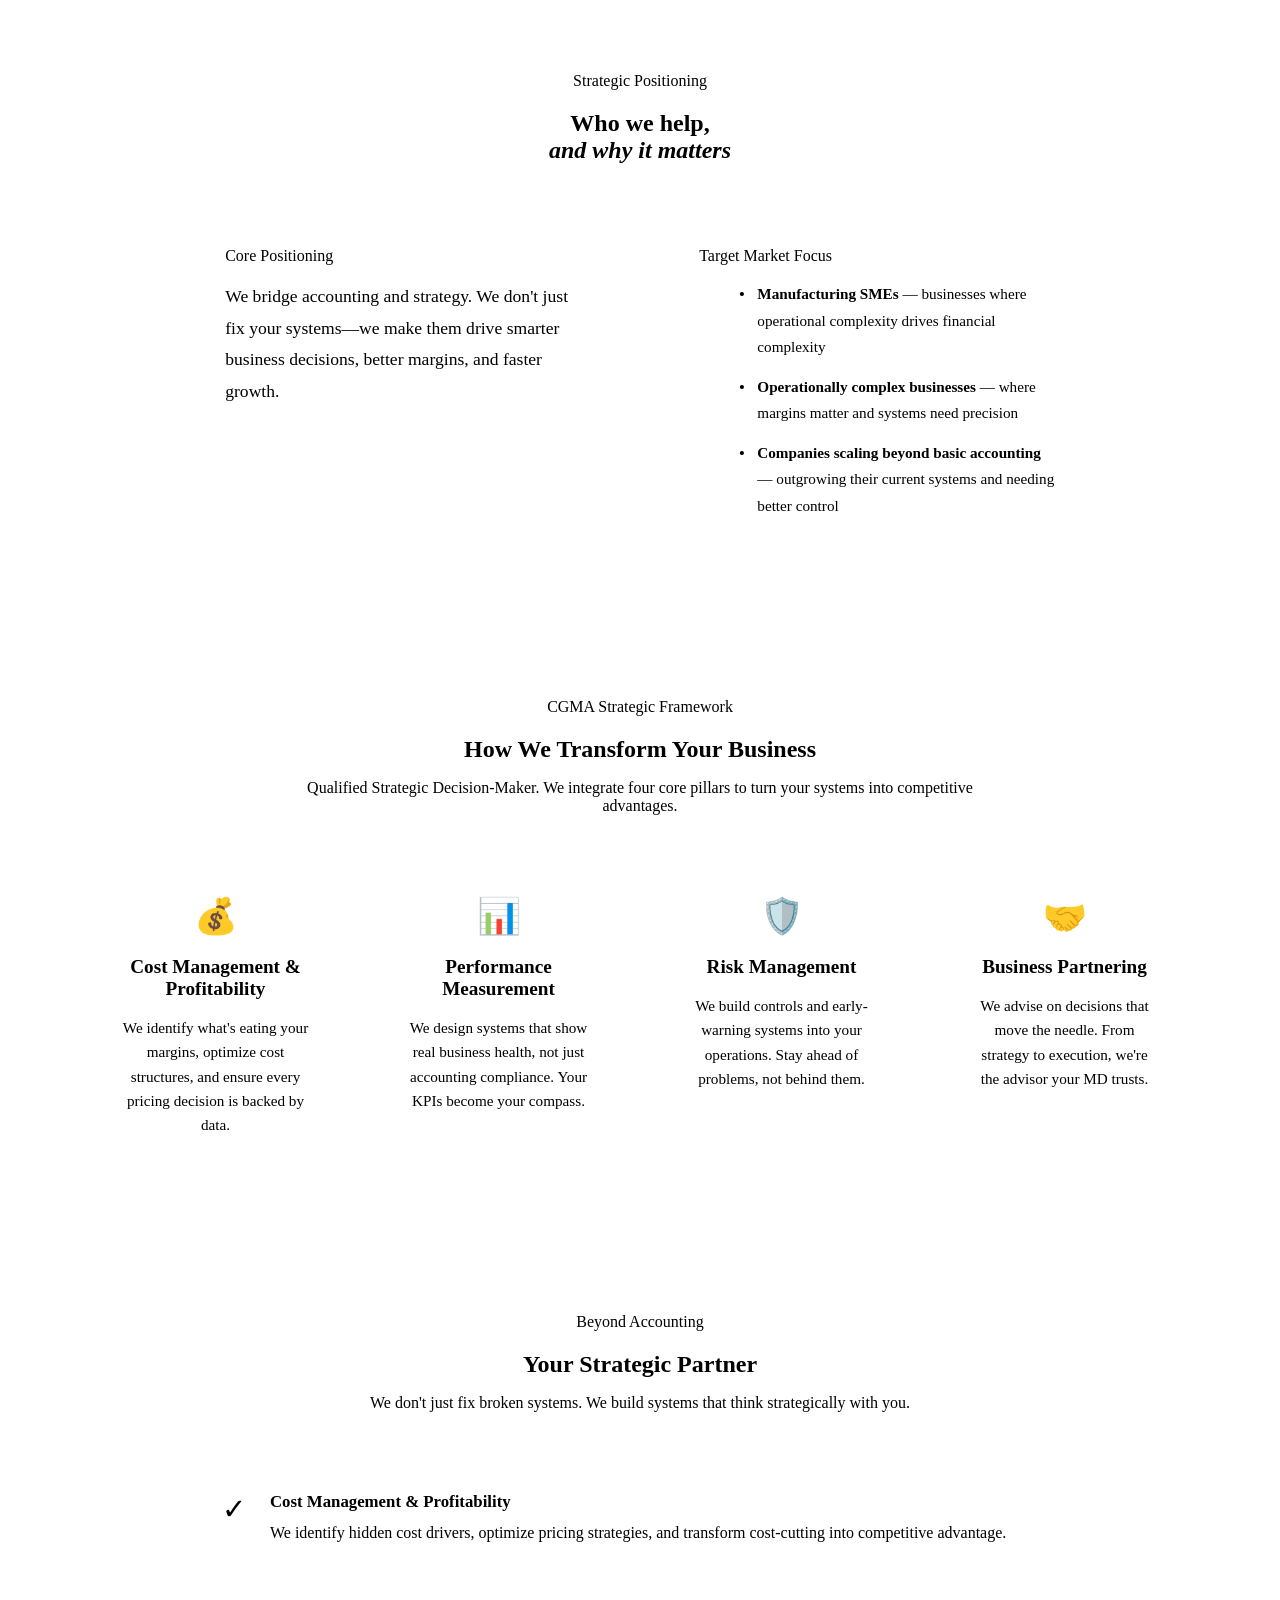
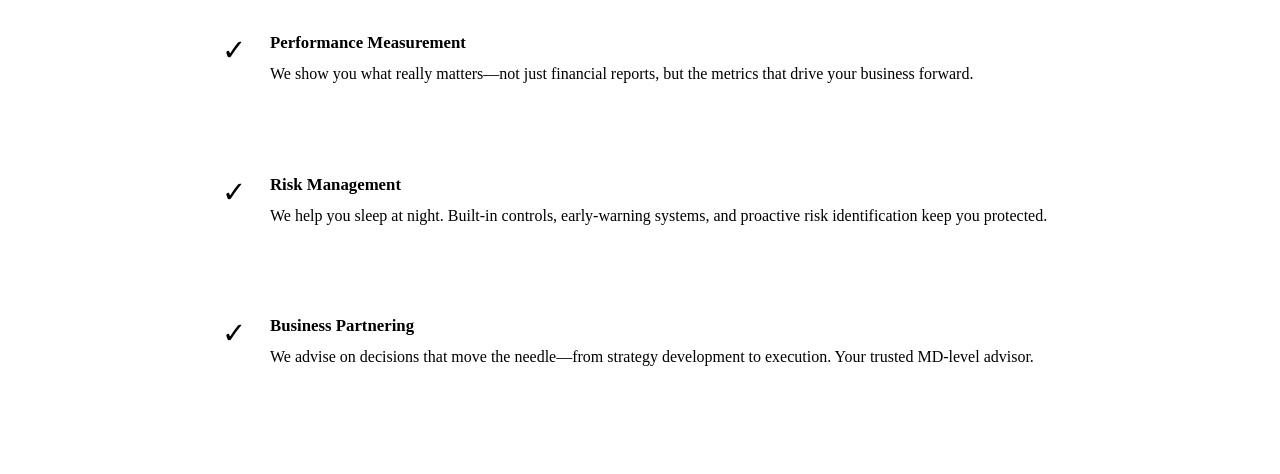
==== commit 30a61230: "Update index (2).html with strategic enhancements" ====
--- a/index (2).html
+++ b/index (2).html
@@ -20,7 +20,7 @@
       <div style="padding: 2.2rem; background: var(--ink3); border: 1px solid var(--line); border-radius: 10px; text-align: left;">
         <div class="eyebrow reveal" style="justify-content: flex-start; margin-bottom: 1rem;">Core Positioning</div>
         <div style="font-size: 1.1rem; line-height: 1.8; color: var(--ivory); font-weight: 500;">
-          We help South African SMEs fix their financial and operational systems to improve cash flow, reduce costs, and scale efficiently.
+          We bridge accounting and strategy. We don't just fix your systems—we make them drive smarter business decisions, better margins, and faster growth.
         </div>
       </div>
       
@@ -45,6 +45,108 @@
   </div>
 </section>
 
+    <!-- ══ VALUE ARCHITECTURE ══ -->
+<section id="value-architecture" style="background: var(--ink3); padding: 4rem 5rem;">
+  <div style="max-width: 1100px; margin: 0 auto;">
+    <div style="text-align: center; margin-bottom: 3rem;">
+      <div class="eyebrow reveal" style="justify-content: center;">CGMA Strategic Framework</div>
+      <h2 class="sec-title reveal" style="margin-bottom: 1rem;">
+        How We Transform Your Business
+      </h2>
+      <p style="font-size: 1rem; color: var(--mist-lt); max-width: 700px; margin: 0 auto;">
+        Qualified Strategic Decision-Maker. We integrate four core pillars to turn your systems into competitive advantages.
+      </p>
+    </div>
+
+    <div style="display: grid; grid-template-columns: 1fr 1fr 1fr 1fr; gap: 2rem; margin-top: 3rem;">
+      <!-- Cost Management & Profitability -->
+      <div style="padding: 2rem; background: var(--ink2); border: 2px solid var(--teal-lt); border-radius: 10px; text-align: center;">
+        <div style="font-size: 2.2rem; margin-bottom: 1rem; color: var(--teal-lt);">💰</div>
+        <h3 style="color: var(--ivory); font-size: 1.2rem; margin-bottom: 1rem; font-weight: 600;">Cost Management & Profitability</h3>
+        <p style="font-size: 0.95rem; line-height: 1.6; color: var(--mist-lt);">
+          We identify what's eating your margins, optimize cost structures, and ensure every pricing decision is backed by data.
+        </p>
+      </div>
+
+      <!-- Performance Measurement -->
+      <div style="padding: 2rem; background: var(--ink2); border: 2px solid var(--teal-lt); border-radius: 10px; text-align: center;">
+        <div style="font-size: 2.2rem; margin-bottom: 1rem; color: var(--teal-lt);">📊</div>
+        <h3 style="color: var(--ivory); font-size: 1.2rem; margin-bottom: 1rem; font-weight: 600;">Performance Measurement</h3>
+        <p style="font-size: 0.95rem; line-height: 1.6; color: var(--mist-lt);">
+          We design systems that show real business health, not just accounting compliance. Your KPIs become your compass.
+        </p>
+      </div>
+
+      <!-- Risk Management -->
+      <div style="padding: 2rem; background: var(--ink2); border: 2px solid var(--teal-lt); border-radius: 10px; text-align: center;">
+        <div style="font-size: 2.2rem; margin-bottom: 1rem; color: var(--teal-lt);">🛡️</div>
+        <h3 style="color: var(--ivory); font-size: 1.2rem; margin-bottom: 1rem; font-weight: 600;">Risk Management</h3>
+        <p style="font-size: 0.95rem; line-height: 1.6; color: var(--mist-lt);">
+          We build controls and early-warning systems into your operations. Stay ahead of problems, not behind them.
+        </p>
+      </div>
+
+      <!-- Business Partnering -->
+      <div style="padding: 2rem; background: var(--ink2); border: 2px solid var(--teal-lt); border-radius: 10px; text-align: center;">
+        <div style="font-size: 2.2rem; margin-bottom: 1rem; color: var(--teal-lt);">🤝</div>
+        <h3 style="color: var(--ivory); font-size: 1.2rem; margin-bottom: 1rem; font-weight: 600;">Business Partnering</h3>
+        <p style="font-size: 0.95rem; line-height: 1.6; color: var(--mist-lt);">
+          We advise on decisions that move the needle. From strategy to execution, we're the advisor your MD trusts.
+        </p>
+      </div>
+    </div>
+  </div>
+</section>
+
+    <!-- ══ YOUR STRATEGIC PARTNER ══ -->
+<section id="strategic-partner" style="background: var(--ink2); padding: 4rem 5rem;">
+  <div style="max-width: 900px; margin: 0 auto;">
+    <div style="text-align: center; margin-bottom: 3rem;">
+      <div class="eyebrow reveal" style="justify-content: center;">Beyond Accounting</div>
+      <h2 class="sec-title reveal" style="margin-bottom: 1rem;">
+        Your Strategic Partner
+      </h2>
+      <p style="font-size: 1rem; color: var(--mist-lt);">
+        We don't just fix broken systems. We build systems that think strategically with you.
+      </p>
+    </div>
+
+    <div style="display: grid; grid-template-columns: 1fr; gap: 1.5rem; margin-top: 3rem;">
+      <div style="padding: 2rem; background: var(--ink3); border: 1px solid var(--line); border-radius: 10px; display: flex; gap: 1.5rem; align-items: flex-start;">
+        <div style="font-size: 1.8rem; color: var(--teal-lt); flex-shrink: 0;">✓</div>
+        <div>
+          <h4 style="color: var(--ivory); margin: 0 0 0.5rem 0; font-size: 1.05rem; font-weight: 600;">Cost Management & Profitability</h4>
+          <p style="color: var(--mist-lt); margin: 0; line-height: 1.6;">We identify hidden cost drivers, optimize pricing strategies, and transform cost-cutting into competitive advantage.</p>
+        </div>
+      </div>
+
+      <div style="padding: 2rem; background: var(--ink3); border: 1px solid var(--line); border-radius: 10px; display: flex; gap: 1.5rem; align-items: flex-start;">
+        <div style="font-size: 1.8rem; color: var(--teal-lt); flex-shrink: 0;">✓</div>
+        <div>
+          <h4 style="color: var(--ivory); margin: 0 0 0.5rem 0; font-size: 1.05rem; font-weight: 600;">Performance Measurement</h4>
+          <p style="color: var(--mist-lt); margin: 0; line-height: 1.6;">We show you what really matters—not just financial reports, but the metrics that drive your business forward.</p>
+        </div>
+      </div>
+
+      <div style="padding: 2rem; background: var(--ink3); border: 1px solid var(--line); border-radius: 10px; display: flex; gap: 1.5rem; align-items: flex-start;">
+        <div style="font-size: 1.8rem; color: var(--teal-lt); flex-shrink: 0;">✓</div>
+        <div>
+          <h4 style="color: var(--ivory); margin: 0 0 0.5rem 0; font-size: 1.05rem; font-weight: 600;">Risk Management</h4>
+          <p style="color: var(--mist-lt); margin: 0; line-height: 1.6;">We help you sleep at night. Built-in controls, early-warning systems, and proactive risk identification keep you protected.</p>
+        </div>
+      </div>
+
+      <div style="padding: 2rem; background: var(--ink3); border: 1px solid var(--line); border-radius: 10px; display: flex; gap: 1.5rem; align-items: flex-start;">
+        <div style="font-size: 1.8rem; color: var(--teal-lt); flex-shrink: 0;">✓</div>
+        <div>
+          <h4 style="color: var(--ivory); margin: 0 0 0.5rem 0; font-size: 1.05rem; font-weight: 600;">Business Partnering</h4>
+          <p style="color: var(--mist-lt); margin: 0; line-height: 1.6;">We advise on decisions that move the needle—from strategy development to execution. Your trusted MD-level advisor.</p>
+        </div>
+      </div>
+    </div>
+  </div>
+</section>
+
     <!-- Existing content -->
 
 </body>
